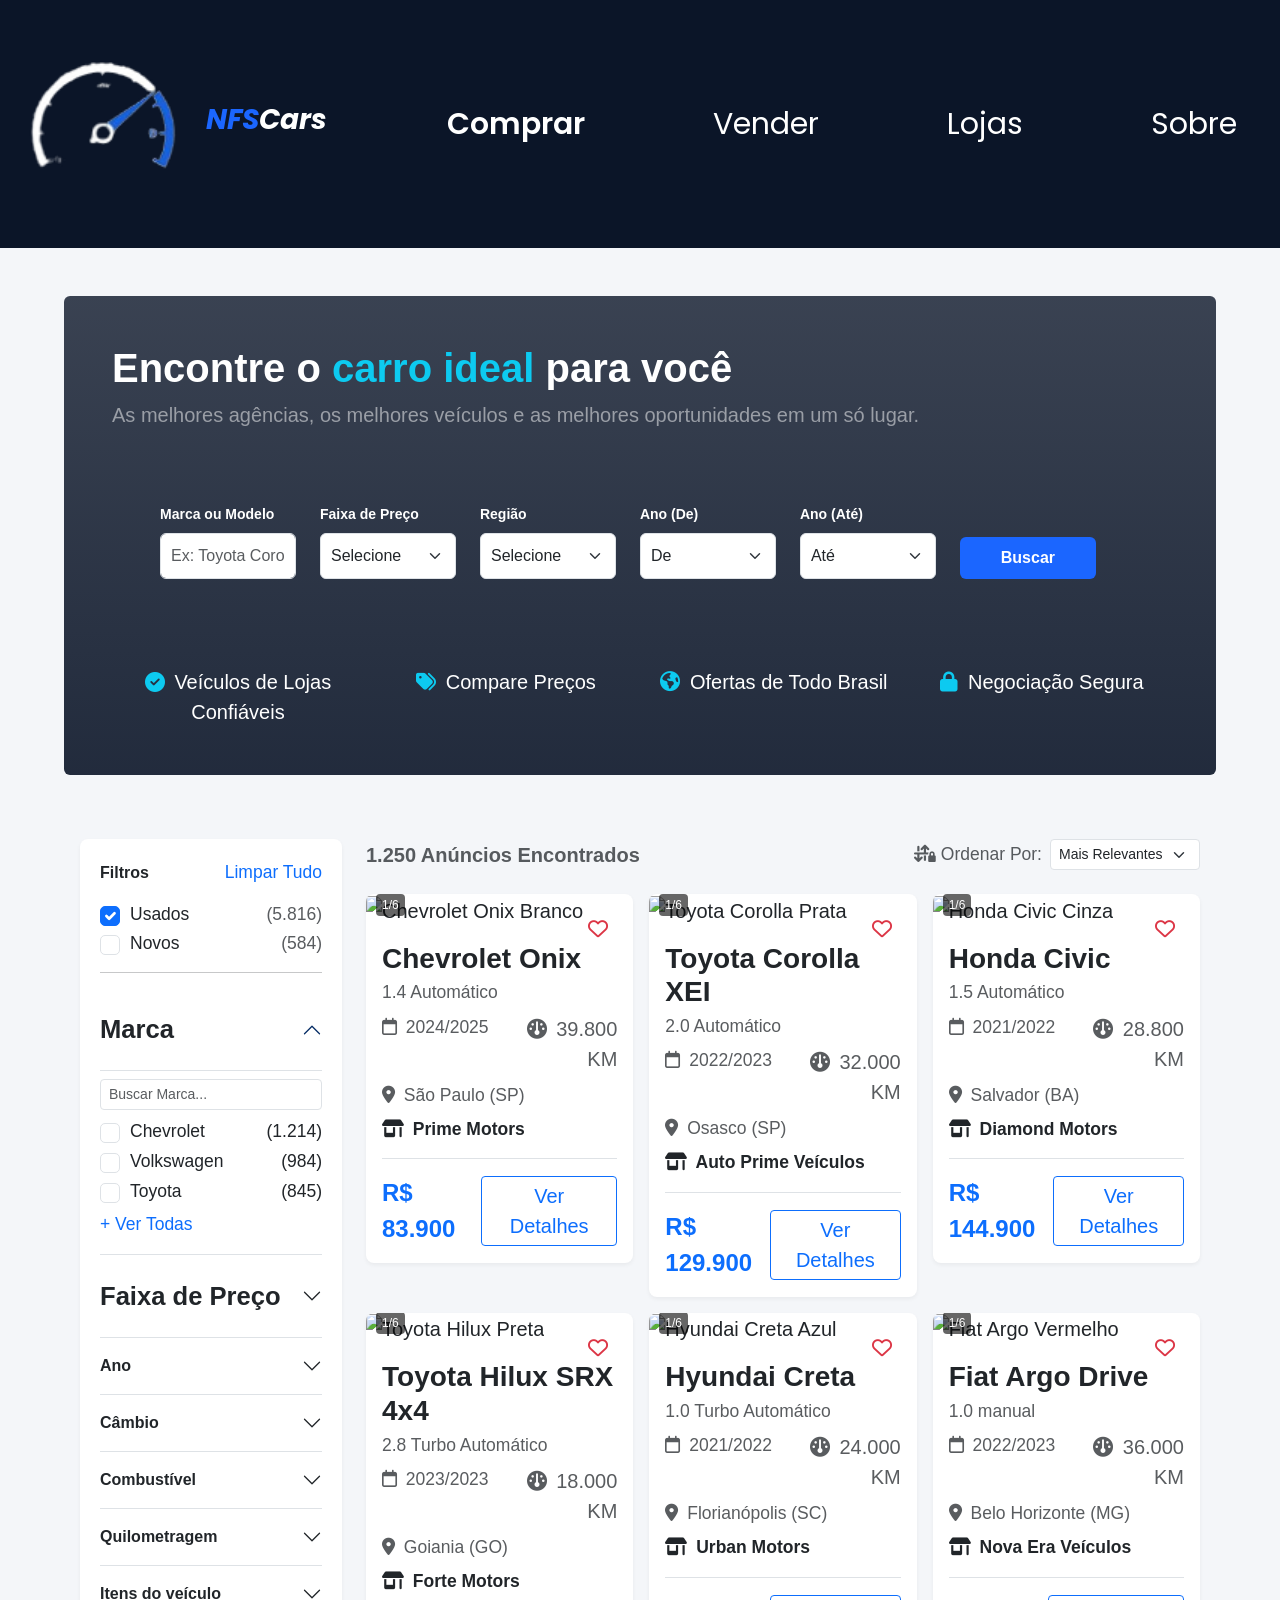
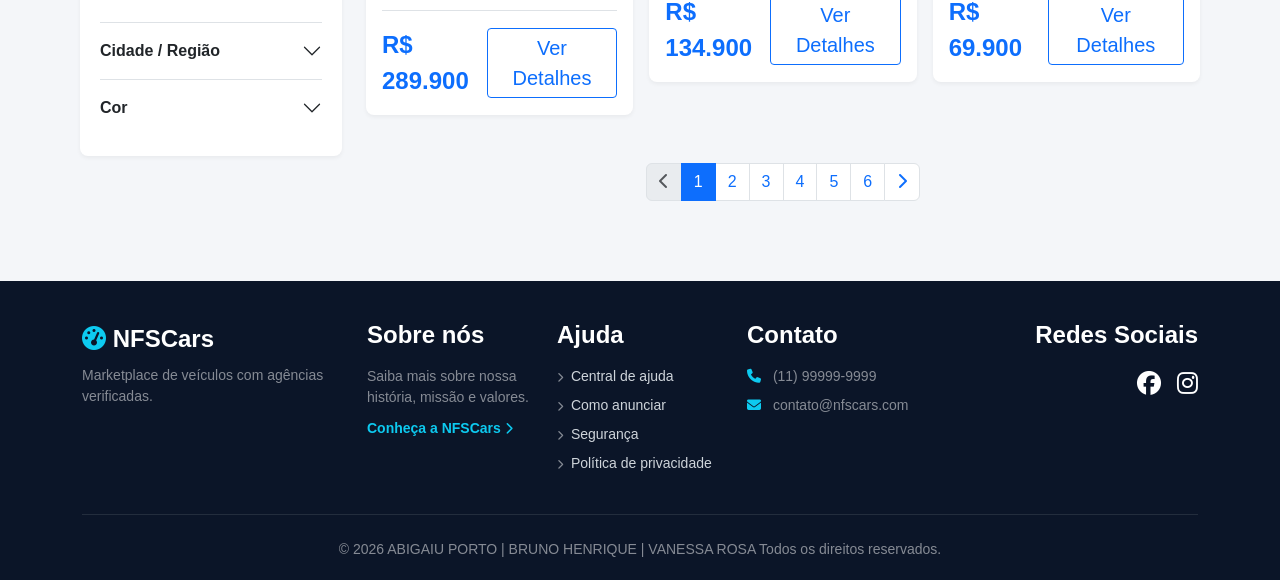
==== index.html @ f3c2c46b "Projeto inicial: marketplace de veiculos NFSCars" ====
﻿<!DOCTYPE html>
<html lang="pt-BR">

<head>
    <meta charset="UTF-8">
    <meta name="viewport" content="width=device-width, initial-scale=1.0">
    <title>NFSCars - Marketplace de Veículos</title>
    <!-- Bootstrap CSS v5.3 -->
    <link href="bootstrap/css/bootstrap.min.css" rel="stylesheet">
    <!-- Font Awesome para ícones -->
    <link rel="stylesheet" href="https://cdnjs.cloudflare.com/ajax/libs/font-awesome/6.4.2/css/all.min.css">
    <link rel="stylesheet" href="styles/meu.css">

</head>

<body>

    <!-- HEADER / NAVBAR -->
    <header>
        <nav class="navbar navbar-expand-lg navbar-dark navbar-custom py-3" aria-label="Navegação Principal">
            <div class="">
                <a class="navbar-brand d-flex align-items-center fw-bold fs-3 text-white" href="index.html">
                    <img src="img/Logo.png" alt="">
                    <h2> <span>NFS</span>Cars</h2>
                </a>
            </div>

            <button class="navbar-toggler" type="button" data-bs-toggle="collapse" data-bs-target="#navbarNav"
                aria-controls="navbarNav" aria-expanded="false" aria-label="Alternar navegação">
                <span class="navbar-toggler-icon"></span>
            </button>

            <div class="collapse navbar-collapse justify-content-md-end mx-5" id="navbarNav">
                <ul class="navbar-nav mb-2 mb-lg-0 gap-3">
                    <li class="nav-item"><a class="nav-link active fw-semibold mx-5" href="index.html">Comprar</a></li>
                    <li class="nav-item"><a class="nav-link text-white mx-5" href="cadastroVeiculo.html">Vender</a></li>
                    <li class="nav-item"><a class="nav-link text-white mx-5" href="lojista.html">Lojas</a></li>
                    <li class="nav-item"><a class="nav-link text-white mx-5" href="sobre.html">Sobre</a></li>
                </ul>

                <div class="d-flex align-items-center gap-3">
                    <a href="login.html" class="text-white fs-5" aria-label="Meus Favoritos"><i
                            class="fa-regular fa-heart"></i></a>
                    <a href="login.html" class="btn btn-outline-light px-4 pill d-flex align-items-center gap-2 fs-5">
                        <i class="fa-regular fa-user"></i> Entrar
                    </a>
                </div>
            </div>
        </nav>
    </header>

    <!-- BUSCA PRINCIPAL -->
    <main>
        <section class="busca-inicial mx-auto mt-5 rounded-2" aria-label="Busca rápida de veículos">
            <div>
                <h1 class="fw-bold mb-2">Encontre o <span class="text-info">carro ideal</span> para você</h1>
                <p class="text-white-50 mb-4 fs-5">As melhores agências, os melhores veículos e as melhores
                    oportunidades em um só lugar.</p>

                <form class="p-5 rounded-3 text-dark row w-100" id="form-inicio">
                    <div class="col-12 col-md-2">
                        <label for="buscaMarca" class="form-label fw-bold text-muted small">Marca ou Modelo</label>
                        <input type="text" id="buscaMarca" class="form-control" placeholder="Ex: Toyota Corolla">
                    </div>
                    <div class="col-12 col-md-2">
                        <label for="buscaPreco" class="form-label fw-semibold text-muted small">Faixa de Preço</label>
                        <select id="buscaPreco" class="form-select">
                            <option selected>Selecione</option>
                            <option value="1">Até R$ 50.000</option>
                            <option value="2">R$ 50.000 a R$ 100.000</option>
                        </select>
                    </div>
                    <div class="col-12 col-md-2">
                        <label for="buscaRegiao" class="form-label fw-semibold text-muted small">Região</label>
                        <select id="buscaRegiao" class="form-select">
                            <option selected>Selecione</option>
                            <option value="SP">São Paulo</option>
                            <option value="RJ">Rio de Janeiro</option>
                        </select>
                    </div>
                    <div class="col-6 col-md-3 col-lg-2">
                        <label for="buscaAnoDe" class="form-label fw-semibold text-muted small">Ano (De)</label>
                        <select id="buscaAnoDe" class="form-select">
                            <option selected>De</option>
                            <option>2020</option>
                        </select>
                    </div>
                    <div class="col-6 col-md-3 col-lg-2">
                        <label for="buscaAnoAte" class="form-label fw-semibold text-muted small">Ano (Até)</label>
                        <select id="buscaAnoAte" class="form-select">
                            <option selected>Até</option>
                            <option>2026</option>
                        </select>
                    </div>
                    <div class="col-12 col-md-2 d-flex align-items-end ">
                        <button type="submit" class="btn btn-search w-100 py-2">Buscar</button>
                    </div>
                </form>

                <div class="row mt-4 text-center justify-content-center g-3 text-white">
                    <div class="col-6 col-md-3 fs-5"><i class="fa-solid fa-circle-check text-info me-1"></i> Veículos de
                        Lojas Confiáveis</div>
                    <div class="col-6 col-md-3 fs-5"><i class="fa-solid fa-tags text-info me-1"></i> Compare Preços
                    </div>
                    <div class="col-6 col-md-3 fs-5"><i class="fa-solid fa-earth-americas text-info me-1"></i> Ofertas
                        de
                        Todo Brasil</div>
                    <div class="col-6 col-md-3 fs-5"><i class="fa-solid fa-lock text-info me-1"></i> Negociação Segura
                    </div>
                </div>
            </div>
        </section>

        <div class="p-3 mx-auto my-5 anuncios">
            <div class="row g-4">

                <!-- Sidebar de Filtros -->
                <aside class="col-12 col-lg-3 fs-5" aria-label="Filtros de busca">
                    <div class="filter-sidebar">
                        <div class="d-flex justify-content-between align-items-center mb-3">
                            <h5 class="fw-bold m-0 fs-6">Filtros</h5>
                            <a href="index.html" class="text-decoration-none small text-primary">Limpar Tudo</a>
                        </div>

                        <div class="mb-3">
                            <div class="form-check">
                                <input class="form-check-input" type="checkbox" id="checkUsados" checked>
                                <label class="form-check-label d-flex justify-content-between small" for="checkUsados">
                                    <span>Usados</span> <span class="text-muted">(5.816)</span>
                                </label>
                            </div>
                            <div class="form-check">
                                <input class="form-check-input" type="checkbox" id="checkNovos">
                                <label class="form-check-label d-flex justify-content-between small" for="checkNovos">
                                    <span>Novos</span> <span class="text-muted">(584)</span>
                                </label>
                            </div>
                        </div>
                        <hr>

                        <div class="accordion accordion-flush" id="accordionFiltros">

                            <div class="accordion-item">
                                <h2 class="accordion-header">
                                    <button class="accordion-button px-0 fw-semibold bg-white text-dark small"
                                        type="button" data-bs-toggle="collapse" data-bs-target="#filterMarca">
                                        Marca
                                    </button>
                                </h2>
                                <div id="filterMarca" class="accordion-collapse collapse show">
                                    <div class="accordion-body px-0 pt-2">
                                        <input type="text" class="form-control form-control-sm mb-2"
                                            placeholder="Buscar Marca...">
                                        <div class="form-check mb-1">
                                            <input class="form-check-input" type="checkbox" id="marca1">
                                            <label class="form-check-label small d-flex justify-content-between"
                                                for="marca1">Chevrolet <span>(1.214)</span></label>
                                        </div>
                                        <div class="form-check mb-1">
                                            <input class="form-check-input" type="checkbox" id="marca2">
                                            <label class="form-check-label small d-flex justify-content-between"
                                                for="marca2">Volkswagen <span>(984)</span></label>
                                        </div>
                                        <div class="form-check mb-1">
                                            <input class="form-check-input" type="checkbox" id="marca3">
                                            <label class="form-check-label small d-flex justify-content-between"
                                                for="marca3">Toyota <span>(845)</span></label>
                                        </div>
                                        <a href="lojista.html" class="small text-primary text-decoration-none">+ Ver Todas</a>
                                    </div>
                                </div>
                            </div>

                            <div class="accordion-item">
                                <h2 class="accordion-header">
                                    <button class="accordion-button collapsed px-0 fw-semibold bg-white text-dark small"
                                        type="button" data-bs-toggle="collapse" data-bs-target="#filterPreco">
                                        Faixa de Preço
                                    </button>
                                </h2>
                                <div id="filterPreco" class="accordion-collapse collapse">
                                    <div class="accordion-body px-0 pt-2">
                                        <input type="range" class="form-range" min="19900" max="299900" id="rangePreco">
                                        <div class="d-flex justify-content-between small text-muted">
                                            <span>R$19.900</span>
                                            <span>R$299.900</span>
                                        </div>
                                    </div>
                                </div>
                            </div>

                            <div class="accordion-item">
                                <button class="accordion-button collapsed px-0 fw-semibold bg-white text-dark small"
                                    type="button" data-bs-toggle="collapse" data-bs-target="#filterAno">Ano</button>
                                <div id="filterAno" class="accordion-collapse collapse">
                                    <div class="accordion-body px-0 small">Filtros de Ano...</div>
                                </div>
                            </div>
                            <div class="accordion-item">
                                <button class="accordion-button collapsed px-0 fw-semibold bg-white text-dark small"
                                    type="button" data-bs-toggle="collapse"
                                    data-bs-target="#filterCambio">Câmbio</button>
                                <div id="filterCambio" class="accordion-collapse collapse">
                                    <div class="accordion-body px-0 small">Automático / Manual...</div>
                                </div>
                            </div>
                            <div class="accordion-item">
                                <button class="accordion-button collapsed px-0 fw-semibold bg-white text-dark small"
                                    type="button" data-bs-toggle="collapse"
                                    data-bs-target="#filterCombustivel">Combustível</button>
                                <div id="filterCombustivel" class="accordion-collapse collapse">
                                    <div class="accordion-body px-0 small">Flex, Diesel, Gasolina...</div>
                                </div>
                            </div>
                            <div class="accordion-item">
                                <button class="accordion-button collapsed px-0 fw-semibold bg-white text-dark small"
                                    type="button" data-bs-toggle="collapse"
                                    data-bs-target="#filterQuilometragem">Quilometragem</button>
                                <div id="filterQuilometragem" class="accordion-collapse collapse">
                                    <div class="accordion-body px-0 small">Selecione</div>
                                </div>
                            </div>
                            <div class="accordion-item">
                                <button class="accordion-button collapsed px-0 fw-semibold bg-white text-dark small"
                                    type="button" data-bs-toggle="collapse" data-bs-target="#filterItens">Itens do
                                    veículo</button>
                                <div id="filterItens" class="accordion-collapse collapse">
                                    <div class="accordion-body px-0 small">Selecione</div>
                                </div>
                            </div>
                            <div class="accordion-item">
                                <button class="accordion-button collapsed px-0 fw-semibold bg-white text-dark small"
                                    type="button" data-bs-toggle="collapse" data-bs-target="#filterRegião">Cidade /
                                    Região</button>
                                <div id="filterRegião" class="accordion-collapse collapse">
                                    <div class="accordion-body px-0 small">Selecione</div>
                                </div>
                            </div>
                            <div class="accordion-item">
                                <button class="accordion-button collapsed px-0 fw-semibold bg-white text-dark small"
                                    type="button" data-bs-toggle="collapse" data-bs-target="#filterCor">Cor</button>
                                <div id="filterCor" class="accordion-collapse collapse">
                                    <div class="accordion-body px-0 small">Selecione</div>
                                </div>
                            </div>
                        </div>

                    </div>
                </aside>

                <section class="col-12 col-lg-9 fs-5" aria-label="Resultados da busca">
                    <div class="d-flex justify-content-between align-items-center mb-4">
                        <span class="fw-semibold text-muted">1.250 Anúncios Encontrados</span>
                        <div class="d-flex align-items-center gap-2">
                            <label for="ordenarPor" class="text-nowrap small text-muted"><i
                                    class="fa-solid fa-arrow-down-up-lock"></i> Ordenar Por:</label>
                            <select id="ordenarPor" class="form-select form-select-sm" style="width: auto;">
                                <option selected>Mais Relevantes</option>
                                <option>Menor Preço</option>
                                <option>Maior Preço</option>
                            </select>
                        </div>
                    </div>
                    <div class="row g-3">

                        <div class="col-12 col-md-4">
                            <article class="car-card">
                                <div class="position-relative">
                                    <span class="favorite-icon"><i class="fa-regular fa-heart"></i></span>
                                    <img src="https://placehold.co/400x250/ccc/333?text=Chevrolet+Onix"
                                        class="img-fluid w-100" alt="Chevrolet Onix Branco">
                                    <span class="img-badge fs-7">1/6</span>
                                </div>
                                <div class="p-3">
                                    <h3 class="fw-bold mb-1 text-dark">Chevrolet Onix</h3>
                                    <p class="text-muted small mb-2">1.4 Automático</p>
                                    <div class="row text-muted small g-2 mb-3">
                                        <div class="col-6"><i class="fa-regular fa-calendar me-1"></i> 2024/2025</div>
                                        <div class="col-6 text-end fs-5"><i class="fa-solid fa-gauge me-1"></i> 39.800
                                            KM
                                        </div>
                                        <div class="col-12"><i class="fa-solid fa-location-dot me-1"></i> São Paulo (SP)
                                        </div>
                                        <div class="col-12 fw-semibold text-dark"><i class="fa-solid fa-shop me-1"></i>
                                            Prime Motors</div>
                                    </div>
                                    <div class="d-flex justify-content-between align-items-center border-top pt-3">
                                        <span class="preco fw-bold text-primary">R$ 83.900</span>
                                        <a href="visualizacao.html" class="btn btn-sm btn-outline-primary px-3 fs-5">Ver Detalhes</a>
                                    </div>
                                </div>
                            </article>
                        </div>

                        <div class="col-12 col-md-4">
                            <article class="car-card">
                                <div class="position-relative">
                                    <span class="favorite-icon"><i class="fa-regular fa-heart"></i></span>
                                    <img src="https://placehold.co/400x250/bbb/333?text=Toyota+Corolla"
                                        class="img-fluid w-100" alt="Toyota Corolla Prata">
                                    <span class="img-badge fs-7">1/6</span>
                                </div>
                                <div class="p-3">
                                    <h3 class="fw-bold mb-1 text-dark">Toyota Corolla XEI</h3>
                                    <p class="text-muted small mb-2">2.0 Automático</p>
                                    <div class="row text-muted small g-2 mb-3">
                                        <div class="col-6"><i class="fa-regular fa-calendar me-1"></i> 2022/2023</div>
                                        <div class="col-6 text-end fs-5"><i class="fa-solid fa-gauge me-1"></i> 32.000
                                            KM
                                        </div>
                                        <div class="col-12"><i class="fa-solid fa-location-dot me-1"></i> Osasco (SP)
                                        </div>
                                        <div class="col-12 fw-semibold text-dark"><i class="fa-solid fa-shop me-1"></i>
                                            Auto Prime Veículos</div>
                                    </div>
                                    <div class="d-flex justify-content-between align-items-center border-top pt-3">
                                        <span class="preco fw-bold text-primary">R$ 129.900</span>
                                        <a href="visualizacao.html" class="btn btn-sm btn-outline-primary px-3 fs-5">Ver Detalhes</a>
                                    </div>
                                </div>
                            </article>
                        </div>

                        <div class="col-12 col-md-4">
                            <article class="car-card">
                                <div class="position-relative">
                                    <span class="favorite-icon"><i class="fa-regular fa-heart"></i></span>
                                    <img src="https://placehold.co/400x250/aaa/333?text=Honda+Civic"
                                        class="img-fluid w-100" alt="Honda Civic Cinza">
                                    <span class="img-badge fs-7">1/6</span>
                                </div>
                                <div class="p-3">
                                    <h3 class="fw-bold mb-1 text-dark">Honda Civic</h3>
                                    <p class="text-muted small mb-2">1.5 Automático</p>
                                    <div class="row text-muted small g-2 mb-3">
                                        <div class="col-6"><i class="fa-regular fa-calendar me-1"></i> 2021/2022</div>
                                        <div class="col-6 text-end fs-5"><i class="fa-solid fa-gauge me-1"></i> 28.800
                                            KM
                                        </div>
                                        <div class="col-12"><i class="fa-solid fa-location-dot me-1"></i> Salvador (BA)
                                        </div>
                                        <div class="col-12 fw-semibold text-dark"><i class="fa-solid fa-shop me-1"></i>
                                            Diamond Motors</div>
                                    </div>
                                    <div class="d-flex justify-content-between align-items-center border-top pt-3">
                                        <span class="preco fw-bold text-primary">R$ 144.900</span>
                                        <a href="visualizacao.html" class="btn btn-sm btn-outline-primary px-3 fs-5">Ver Detalhes</a>
                                    </div>
                                </div>
                            </article>
                        </div>

                        <div class="col-12 col-md-4">
                            <article class="car-card">
                                <div class="position-relative">
                                    <span class="favorite-icon"><i class="fa-regular fa-heart"></i></span>
                                    <img src="https://placehold.co/400x250/999/333?text=Toyota+Hilux"
                                        class="img-fluid w-100" alt="Toyota Hilux Preta">
                                    <span class="img-badge fs-7">1/6</span>
                                </div>
                                <div class="p-3">
                                    <h3 class="fw-bold mb-1 text-dark">Toyota Hilux SRX 4x4</h3>
                                    <p class="text-muted small mb-2">2.8 Turbo Automático</p>
                                    <div class="row text-muted small g-2 mb-3">
                                        <div class="col-6"><i class="fa-regular fa-calendar me-1"></i> 2023/2023</div>
                                        <div class="col-6 text-end fs-5"><i class="fa-solid fa-gauge me-1"></i> 18.000
                                            KM
                                        </div>
                                        <div class="col-12"><i class="fa-solid fa-location-dot me-1"></i> Goiania (GO)
                                        </div>
                                        <div class="col-12 fw-semibold text-dark"><i class="fa-solid fa-shop me-1"></i>
                                            Forte Motors</div>
                                    </div>
                                    <div class="d-flex justify-content-between align-items-center border-top pt-3">
                                        <span class="preco fw-bold text-primary">R$ 289.900</span>
                                        <a href="visualizacao.html" class="btn btn-sm btn-outline-primary px-3 fs-5">Ver Detalhes</a>
                                    </div>
                                </div>
                            </article>
                        </div>

                        <div class="col-12 col-md-4">
                            <article class="car-card">
                                <div class="position-relative">
                                    <span class="favorite-icon"><i class="fa-regular fa-heart"></i></span>
                                    <img src="https://placehold.co/400x250/888/333?text=Hyundai+Creta"
                                        class="img-fluid w-100" alt="Hyundai Creta Azul">
                                    <span class="img-badge fs-7">1/6</span>
                                </div>
                                <div class="p-3">
                                    <h3 class="fw-bold mb-1 text-dark">Hyundai Creta</h3>
                                    <p class="text-muted small mb-2">1.0 Turbo Automático</p>
                                    <div class="row text-muted small g-2 mb-3">
                                        <div class="col-6"><i class="fa-regular fa-calendar me-1"></i> 2021/2022</div>
                                        <div class="col-6 text-end fs-5"><i class="fa-solid fa-gauge me-1"></i> 24.000
                                            KM
                                        </div>
                                        <div class="col-12"><i class="fa-solid fa-location-dot me-1"></i> Florianópolis
                                            (SC)</div>
                                        <div class="col-12 fw-semibold text-dark"><i class="fa-solid fa-shop me-1"></i>
                                            Urban Motors</div>
                                    </div>
                                    <div class="d-flex justify-content-between align-items-center border-top pt-3">
                                        <span class="preco fw-bold text-primary">R$ 134.900</span>
                                        <a href="visualizacao.html" class="btn btn-sm btn-outline-primary px-3 fs-5">Ver Detalhes</a>
                                    </div>
                                </div>
                            </article>
                        </div>

                        <div class="col-12 col-md-4">
                            <article class="car-card">
                                <div class="position-relative">
                                    <span class="favorite-icon"><i class="fa-regular fa-heart"></i></span>
                                    <img src="https://placehold.co/400x250/777/333?text=Fiat+Argo"
                                        class="img-fluid w-100" alt="Fiat Argo Vermelho">
                                    <span class="img-badge fs-7">1/6</span>
                                </div>
                                <div class="p-3">
                                    <h3 class="fw-bold mb-1 text-dark">Fiat Argo Drive</h3>
                                    <p class="text-muted small mb-2">1.0 manual</p>
                                    <div class="row text-muted small g-2 mb-3">
                                        <div class="col-6"><i class="fa-regular fa-calendar me-1"></i> 2022/2023</div>
                                        <div class="col-6 text-end fs-5"><i class="fa-solid fa-gauge me-1"></i> 36.000
                                            KM
                                        </div>
                                        <div class="col-12"><i class="fa-solid fa-location-dot me-1"></i> Belo Horizonte
                                            (MG)</div>
                                        <div class="col-12 fw-semibold text-dark"><i class="fa-solid fa-shop me-1"></i>
                                            Nova Era Veículos</div>
                                    </div>
                                    <div class="d-flex justify-content-between align-items-center border-top pt-3">
                                        <span class="preco fw-bold text-primary">R$ 69.900</span>
                                        <a href="visualizacao.html" class="btn btn-sm btn-outline-primary px-3 fs-5">Ver Detalhes</a>
                                    </div>
                                </div>
                            </article>
                        </div>
                    </div>

                    <nav class="mt-5" aria-label="Navegação de páginas de resultados">
                        <ul class="pagination justify-content-center">
                            <li class="page-item disabled"><a class="page-line page-link" href="#" tabindex="-1"><i
                                        class="fa-solid fa-chevron-left"></i></a></li>
                            <li class="page-item active"><a class="page-link" href="#">1</a></li>
                            <li class="page-item"><a class="page-link" href="#">2</a></li>
                            <li class="page-item"><a class="page-link" href="#">3</a></li>
                            <li class="page-item"><a class="page-link" href="#">4</a></li>
                            <li class="page-item"><a class="page-link" href="#">5</a></li>
                            <li class="page-item"><a class="page-link" href="#">6</a></li>
                            <li class="page-item"><a class="page-link" href="#"><i
                                        class="fa-solid fa-chevron-right"></i></a></li>
                        </ul>
                    </nav>
                </section>

            </div>
        </div>
    </main>

    <!-- Footer padrao -->
    <footer class="mt-5">
        <div class="container">
            <div class="row g-4">

                <div class="col-12 col-md-3">
                    <span class="fw-bold fs-4 text-white d-block mb-2"><i class="fa-solid fa-gauge-high text-info"></i>
                        NFSCars</span>
                    <p class="text-white-50 small">Marketplace de veículos com agências verificadas.</p>
                </div>

                <div class="col-6 col-md-2">
                    <h4 class="fw-bold text-white mb-3">Sobre nós</h4>
                    <p class="text-white-50 small mb-2">Saiba mais sobre nossa história, missão e valores.</p>
                    <a href="sobre.html" class="text-info small fw-semibold">Conheça a NFSCars <i
                            class="fa-solid fa-chevron-right small"></i></a>
                </div>

                <div class="col-6 col-md-2">
                    <h4 class="fw-bold text-white mb-3">Ajuda</h4>
                    <ul class="list-unstyled small d-flex flex-column gap-2">
                        <li><a href="sobre.html"><i class="fa-solid fa-chevron-right me-1 text-white-50"
                                    style="font-size:10px;"></i> Central de ajuda</a></li>
                        <li><a href="cadastroVeiculo.html"><i class="fa-solid fa-chevron-right me-1 text-white-50"
                                    style="font-size:10px;"></i> Como anunciar</a></li>
                        <li><a href="admin.html"><i class="fa-solid fa-chevron-right me-1 text-white-50"
                                    style="font-size:10px;"></i> Segurança</a></li>
                        <li><a href="sobre.html"><i class="fa-solid fa-chevron-right me-1 text-white-50"
                                    style="font-size:10px;"></i> Política de privacidade</a></li>
                    </ul>
                </div>

                <div class="col-12 col-md-3">
                    <h4 class="fw-bold text-white mb-3">Contato</h4>
                    <p class="text-white-50 small mb-2"><i class="fa-solid fa-phone me-2 text-info"></i> (11) 99999-9999
                    </p>
                    <p class="text-white-50 small"><i class="fa-solid fa-envelope me-2 text-info"></i>
                        contato@nfscars.com</p>
                </div>

                <div class="col-12 col-md-2 text-md-end">
                    <h4 class="fw-bold text-white mb-3">Redes Sociais</h4>
                    <div class="d-flex gap-3 justify-content-md-end">
                        <a href="index.html" class="text-white fs-4" aria-label="Facebook"><i
                                class="fa-brands fa-facebook"></i></a>
                        <a href="index.html" class="text-white fs-4" aria-label="Instagram"><i
                                class="fa-brands fa-instagram"></i></a>
                    </div>
                </div>
            </div>
            <hr class="border-secondary my-4">
            <div class="text-center text-white-50 small">
                © 2026 ABIGAIU PORTO | BRUNO HENRIQUE | VANESSA ROSA Todos os direitos reservados.
            </div>
        </div>
    </footer>

    <script src="bootstrap/js/bootstrap.bundle.min.js"></script>
</body>

</html>
---- styles/meu.css ----
@charset "UTF-8";
@import url('https://fonts.googleapis.com/css2?family=Poppins:ital,wght@0,100;0,200;0,300;0,400;0,500;0,600;0,700;0,800;0,900;1,100;1,200;1,300;1,400;1,500;1,600;1,700;1,800;1,900&display=swap');

* {
    margin: 0;
    padding: 0;
    box-sizing: border-box;
}

/* Cores personalizadas baseadas no layout do NFSCars */
:root {
    --bg-dark-blue: #0b1528;
    --btn-blue: #1b66ff;
    --text-gray: #7a828a;
}

body {
    background-color: #f4f6f9;
    font-family: Arial, sans-serif;
}

.navbar-custom {
    background-color: var(--bg-dark-blue);
    font-family: 'poppins';
}

.navbar-brand {
    h2 {
        font-size: 1em !important;
        font-weight: bold;
        font-style: italic;
    }

    img {
        margin: 1em !important;
        width: 150px;
        height: 150px;
    }

    span {
        color: var(--btn-blue) !important;
    }
}

.navbar-nav {
    font-size: 30px;
    font-family: 'poppins';
}

.busca-inicial {
    width: 90%;
    background: linear-gradient(rgba(11, 21, 40, 0.8), rgba(11, 21, 40, 0.9)), url('https://placehold.co/1920x600/') no-repeat center;
    background-size: cover;
    padding: 3em;
    color: #ffffff;

    label {
        color: white !important;
    }
}

.btn-search {
    background-color: var(--btn-blue);
    color: white;
    font-weight: bold;
}

.btn-search:hover {
    background-color: #004bd6;
    color: white;
}

.filter-sidebar {
    background-color: #ffffff;
    border-radius: 8px;
    padding: 20px;
    box-shadow: 0 2px 4px rgba(0, 0, 0, 0.05);
}

.car-card {
    background-color: #ffffff;
    border-radius: 8px;
    overflow: hidden;
    box-shadow: 0 2px 4px rgba(0, 0, 0, 0.05);
    transition: transform 0.2s;
    position: relative;
}

#form-inicio {
    select, input, button {
        font-size: 1em !important;
        padding: 10px;
    }
}

.anuncios {
    width: 90%;
}

.favorite-icon {
    position: absolute;
    top: 15px;
    right: 15px;
    background: rgba(255, 255, 255, 0.8);
    border-radius: 50%;
    padding: 5px 10px;
    color: #dc3545;
    cursor: pointer;
    z-index: 10;
}

.img-badge {
    position: absolute;
    bottom: 10px;
    left: 10px;
    background: rgba(0, 0, 0, 0.6);
    color: white;
    font-size: 12px;
    padding: 2px 6px;
    border-radius: 4px;
}

footer {
    background-color: var(--bg-dark-blue);
    color: #ffffff;
    padding: 40px 0 20px 0;
    font-size: 1em;
}

footer a {
    color: #ced4da;
    text-decoration: none;
}

footer a:hover {
    color: #ffffff;
}

.bg-custom-dark {
    background-color: var(--bg-dark-blue);
}

.nav-link-custom {
    color: #ffffff;
    font-weight: 600;
    text-decoration: none;
}

.nav-link-custom:hover,
.nav-link-custom:focus {
    color: var(--btn-blue);
    text-decoration: none;
}

.brand-highlight {
    color: var(--btn-blue);
}

.brand-logo {
    display: inline-block;
    width: 46px;
    height: 46px;
    object-fit: contain;
}

.btn-navbar-heart {
    border-color: rgba(255, 255, 255, 0.2);
}

.footer-heading {
    color: #ffffff;
    font-size: 1.1rem;
    font-weight: 600;
}

.login-container {
    background-color: #ffffff;
    border-radius: 12px;
    box-shadow: 0 4px 12px rgba(0, 0, 0, 0.05);
    padding: 50px;
    max-width: 700px;
    margin: 50px auto;
}

.login-container,
.cadastro-container {
    background-color: #ffffff;
    border-radius: 12px;
    box-shadow: 0 4px 12px rgba(0, 0, 0, 0.05);
}

.login-container {
    padding: 50px;
    max-width: 700px;
    margin: 50px auto;
}

.cadastro-container {
    padding: 50px;
    max-width: 760px;
    margin: 50px auto;
}

.form-control:focus,
.form-select:focus {
    border-color: var(--btn-blue);
    box-shadow: 0 0 0 0.25rem rgba(27, 102, 255, 0.2);
}

.btn-brand-blue {
    background-color: var(--btn-blue);
    color: #ffffff;
    border: none;
    padding: 0.75rem 1rem;
    font-weight: 600;
}

.btn-brand-blue:hover,
.btn-brand-blue:focus {
    background-color: #004bd6;
    color: #ffffff;
}

.btn-social {
    border: 1px solid #dee2e6;
    background-color: #ffffff;
    font-weight: 500;
    padding: 10px 20px;
    border-radius: 8px;
    color: #4b5563;
    display: inline-flex;
    align-items: center;
    gap: 8px;
    text-decoration: none;
}

.btn-social:hover,
.btn-social:focus {
    background-color: #f8f9fa;
    color: #1f2937;
}

.admin-body {
    background: #f0f2f5;
    overflow-x: hidden;
}

:root {
    --topbar-h: 62px;
    --sidebar-w: 168px;
}

.adm-topbar {
    position: fixed;
    top: 0;
    left: 0;
    right: 0;
    height: var(--topbar-h);
    background: #0b111e;
    display: flex;
    align-items: center;
    padding: 0 1.5rem;
    z-index: 300;
    gap: 2rem;
}

.adm-brand {
    display: flex;
    align-items: center;
    gap: 10px;
    text-decoration: none;
    flex-shrink: 0;
}

.adm-brand .brand-icon {
    width: 36px;
    height: 36px;
    background: #1e3a5f;
    border-radius: 50%;
    display: flex;
    align-items: center;
    justify-content: center;
    color: #3b82f6;
    font-size: 1.1rem;
}

.adm-brand-name {
    font-size: 1.4rem;
    font-weight: 800;
    color: #fff;
    letter-spacing: -0.5px;
}

.adm-brand-name span {
    color: #3b82f6;
}

.adm-topnav {
    display: flex;
    gap: 0.5rem;
    flex: 1;
    justify-content: center;
}

.adm-topnav a {
    color: #e2e8f0;
    text-decoration: none;
    font-size: 1rem;
    font-weight: 600;
    padding: 0.4rem 1rem;
    border-radius: 6px;
    transition: background 0.15s;
}

.adm-topnav a:hover {
    background: rgba(255, 255, 255, 0.08);
    color: #fff;
}

.btn-sair {
    display: flex;
    align-items: center;
    gap: 6px;
    color: #cbd5e1;
    background: none;
    border: none;
    font-size: 0.95rem;
    font-weight: 600;
    cursor: pointer;
    flex-shrink: 0;
}

.btn-sair:hover {
    color: #fff;
}

.adm-sidebar {
    position: fixed;
    top: var(--topbar-h);
    left: 0;
    bottom: 0;
    width: var(--sidebar-w);
    background: #0b111e;
    display: flex;
    flex-direction: column;
    z-index: 200;
    overflow-y: auto;
}

.sidebar-header {
    padding: 1rem 1rem 0.6rem;
    display: flex;
    align-items: center;
    gap: 8px;
    color: #94a3b8;
    font-size: 0.85rem;
    font-weight: 600;
}

.sidebar-divider {
    border: none;
    border-top: 1px solid rgba(255, 255, 255, 0.07);
    margin: 0;
}

.adm-nav {
    list-style: none;
    padding: 0.5rem 0;
    margin: 0;
    flex: 1;
}

.adm-nav li a {
    display: flex;
    align-items: center;
    gap: 9px;
    padding: 0.5rem 1rem;
    color: #94a3b8;
    text-decoration: none;
    font-size: 0.83rem;
    font-weight: 500;
    border-left: 3px solid transparent;
    transition: background 0.15s, color 0.15s;
}

.adm-nav li a:hover {
    background: rgba(255, 255, 255, 0.05);
    color: #e2e8f0;
}

.adm-nav li a.active {
    background: #1e3a5f;
    color: #fff;
    border-left-color: #3b82f6;
}

.adm-nav li a i {
    width: 16px;
    text-align: center;
    font-size: 0.9rem;
}

.adm-nav li a .chevron {
    margin-left: auto;
    font-size: 0.7rem;
}

.adm-nav .sub-item a {
    padding-left: 2.2rem;
    font-size: 0.8rem;
    color: #64748b;
    border-left: 3px solid transparent;
}

.adm-nav .sub-item a:hover {
    color: #94a3b8;
}

.adm-sidebar-footer {
    padding: 0.85rem 1rem;
    border-top: 1px solid rgba(255, 255, 255, 0.07);
    display: flex;
    align-items: center;
    gap: 10px;
    cursor: pointer;
}

.adm-avatar {
    width: 32px;
    height: 32px;
    border-radius: 50%;
    background: #3b82f6;
    display: flex;
    align-items: center;
    justify-content: center;
    color: #fff;
    font-size: 0.7rem;
    font-weight: 700;
    flex-shrink: 0;
}

.adm-sidebar-footer span {
    color: #94a3b8;
    font-size: 0.82rem;
    flex: 1;
}

.adm-sidebar-footer i {
    color: #475569;
    font-size: 0.75rem;
}

.adm-content {
    margin-left: var(--sidebar-w);
    margin-top: var(--topbar-h);
    padding: 1.5rem;
    min-height: calc(100vh - var(--topbar-h));
}

.kpi-card {
    background: #fff;
    border-radius: 10px;
    padding: 1rem 1.1rem;
    box-shadow: 0 1px 3px rgba(0, 0, 0, 0.07);
    display: flex;
    align-items: center;
    justify-content: space-between;
    gap: 0.75rem;
}

.kpi-left {
    flex: 1;
}

.kpi-label {
    font-size: 0.73rem;
    color: #64748b;
    margin-bottom: 4px;
}

.kpi-value {
    font-size: 1.5rem;
    font-weight: 700;
    color: #0f172a;
    line-height: 1.1;
    margin-bottom: 4px;
}

.kpi-change {
    font-size: 0.71rem;
}

.kpi-change.up {
    color: #16a34a;
}

.kpi-icon-box {
    width: 38px;
    height: 38px;
    border-radius: 9px;
    display: flex;
    align-items: center;
    justify-content: center;
    font-size: 1.05rem;
    flex-shrink: 0;
}

.adm-card {
    background: #fff;
    border-radius: 10px;
    box-shadow: 0 1px 3px rgba(0, 0, 0, 0.07);
    overflow: hidden;
}

.adm-card-header {
    padding: 0.85rem 1.25rem;
    border-bottom: 1px solid #f1f5f9;
    display: flex;
    align-items: center;
    gap: 0.6rem;
}

.adm-card-header h2 {
    font-size: 0.9rem;
    font-weight: 600;
    margin: 0;
}

.adm-table thead th {
    font-size: 0.68rem;
    text-transform: uppercase;
    letter-spacing: 0.06em;
    color: #94a3b8;
    background: #fff;
    font-weight: 600;
    padding: 0.6rem 1rem;
    border-bottom: 1px solid #f1f5f9;
}

.adm-table tbody td {
    font-size: 0.82rem;
    padding: 0.65rem 1rem;
    vertical-align: middle;
    color: #1e293b;
    border-bottom: 1px solid #f8fafc;
}

.adm-table tbody tr:last-child td {
    border-bottom: none;
}

.badge-pendente {
    background: #fef3c7;
    color: #92400e;
    font-size: 0.72rem;
    font-weight: 600;
    padding: 3px 10px;
    border-radius: 20px;
    white-space: nowrap;
}

.act-item {
    display: flex;
    gap: 0.65rem;
    padding: 0.65rem 1.1rem;
    border-bottom: 1px solid #f8fafc;
    align-items: flex-start;
}

.act-item:last-child {
    border-bottom: none;
}

.act-dot {
    width: 30px;
    height: 30px;
    border-radius: 50%;
    display: flex;
    align-items: center;
    justify-content: center;
    font-size: 0.8rem;
    flex-shrink: 0;
    margin-top: 1px;
}

.act-text {
    font-size: 0.78rem;
    color: #1e293b;
    line-height: 1.4;
}

.act-time {
    font-size: 0.7rem;
    color: #94a3b8;
}

.stat-icon-circle {
    width: 40px;
    height: 40px;
}

.brand-logo-admin {
    width: 36px;
    height: 36px;
    object-fit: contain;
}

.page-title-admin {
    font-size: 1.3rem;
    color: #0f172a;
}

.page-subtitle-admin {
    font-size: 0.82rem;
}

.kpi-icon-blue {
    background: #dbeafe;
}

.kpi-icon-amber {
    background: #fef3c7;
}

.kpi-icon-green {
    background: #dcfce7;
}

.kpi-icon-violet {
    background: #ede9fe;
}

.icon-violet {
    color: #7c3aed;
}

.kpi-value-xl {
    font-size: 1.1rem;
}

.badge-pendente-meta {
    background: #fef3c7;
    color: #92400e;
    font-size: 0.72rem;
}

.text-link-small {
    font-size: 0.78rem;
}

.btn-admin-sm {
    font-size: 0.75rem;
    padding: 2px 10px;
}

.btn-admin-filter-sm {
    font-size: 0.72rem;
    padding: 2px 10px;
}

.icon-refresh-sm {
    font-size: 0.85rem;
}

.act-dot-blue {
    background: #dbeafe;
}

.act-dot-violet {
    background: #e0e7ff;
}

.act-dot-green {
    background: #dcfce7;
}

.act-dot-red {
    background: #fee2e2;
}

.icon-violet-dark {
    color: #6366f1;
}

.icon-red {
    color: #dc2626;
}

.table-vehicle-name-col {
    width: 40%;
}

.plan-progress {
    height: 12px;
}

.chart-legend span {
    display: flex;
    align-items: center;
    gap: 5px;
    font-size: 0.75rem;
    color: #64748b;
}

.chart-legend .line-solid {
    width: 20px;
    height: 2px;
    background: #3b82f6;
    border-radius: 2px;
}

.chart-legend .line-dashed {
    width: 20px;
    height: 2px;
    background: repeating-linear-gradient(90deg, #94a3b8 0, #94a3b8 4px, transparent 4px, transparent 8px);
}

@media (max-width: 991px) {
    .adm-sidebar {
        transform: translateX(-100%);
        transition: transform 0.3s;
    }

    .adm-sidebar.show {
        transform: translateX(0);
    }

    .adm-content {
        margin-left: 0;
    }

    .adm-topnav {
        display: none;
    }
}

.social-btn {
    border: 1px solid #dee2e6;
    background-color: #ffffff;
    font-weight: 500;
    padding: 10px 20px;
    border-radius: 8px;
}

.social-btn:hover {
    background-color: #f8f9fa;
}

.accordion-item {
    font-size: 1em !important;

    .accordion-button {
        font-size: 0.8em !important;
        padding: 1em;
    }
}

.preco {
    font-size: 1.2em;
}









/* Fundo padrão da página lojista */
.body-lojista {
    background-color: #f4f6f9;
}

/* Ajuste fino da Logo da agência */
.brand-logo-img {
    max-height: 40px; 
    width: auto; 
    margin-right: 10px;
}

/* Redução do tamanho das fontes dos badges numéricos na navbar */
.navbar-badge-count {
    font-size: 0.75rem;
}

/* Configuração do título principal da loja */
.panel-title {
    color: #333333; 
    font-weight: 500;
}

/* Botão azul padrão para o painel */
.btn-panel-action {
    background-color: #1b66ff; 
    border: none; 
    border-radius: 6px;
}

/* Indicador lateral azul do card de estoque principal */
.card-stat-active {
    border-left: 4px solid #1b66ff !important;
}

/* Texto auxiliar bem pequeno para datas e detalhes */
.text-xs {
    font-size: 11px;
}

/* Configurações da área de busca e filtros */
.input-search-max-width {
    max-width: 220px;
}

/* Tabela e tipografia interna */
.table-lojista-content {
    font-size: 14px;
}

.table-lojista-head {
    font-size: 12px;
}

.text-item-sub {
    font-size: 12px;
}

/* Badges de status limpos (apenas bordas e cor) */
.badge-status-ativo {
    background: none;
}

.badge-status-pausado {
    background: none;
}

/* Botões de ação rápidos na tabela */
.btn-action-table {
    font-size: 12px;
}


/* Configuração interna da barra de progresso do plano */
.progress-bar-plan {
    width: 53% !important; 
    background-color: #1b66ff;
}



/* Estilos restritos apenas para os elementos dentro da página Sobre */
.bg-estatisticas{
    background-color: #C4E2FF;
}

/* Fundo padrão exclusivo desta página */

/* Fundo com Imagem exclusivo para a seção Hero da página Sobre */
.hero-bg-imagem {
    background-image: url('../img/fundoSobre.jpg');
    background-size: cover;
    background-position: center;
    min-height: 300px;
}
/* Tamanho fixo e aspeto circular para os avatares dos depoimentos */
/* */

/* Bolinhas indicadoras abaixo dos depoimentos */
.nfs-sobre-page .dot-carousel {
    width: 8px;
    height: 8px;
    background-color: #cccccc;
    border-radius: 50%;
    display: inline-block;
}
.nfs-sobre-page .dot-carousel.active {
    background-color: #1b66ff;
}


/* acessibilidade */
:root{
    --acess-width: 70px;
    --acess-height: 60px;

    --contraste-bg: #000;
    --contraste-text: #fff;
}

#barra-acessibilidade{
    width: var(--acess-width);
    z-index: 1050;
}

#barra-acessibilidade .btn{
    height: var(--acess-height);

    display: flex;
    align-items: center;
    justify-content: center;

    border: 0;
    border-radius: 0;
}

/* Alto contraste */

body.alto-contraste{
    background-color: var(--contraste-bg);
    color: var(--contraste-text);
}

body.alto-contraste main,
body.alto-contraste section,
body.alto-contraste footer,
body.alto-contraste .card,
body.alto-contraste .bg-light,
body.alto-contraste .bg-white{
    background-color: var(--contraste-bg) !important;
}

body.alto-contraste h1,
body.alto-contraste h2,
body.alto-contraste h3,
body.alto-contraste h4,
body.alto-contraste h5,
body.alto-contraste h6,
body.alto-contraste p,
body.alto-contraste span,
body.alto-contraste li,
body.alto-contraste a,
body.alto-contraste i,
body.alto-contraste .text-muted,
body.alto-contraste .text-secondary{
    color: var(--contraste-text) !important;
}

/* Remove gradientes e imagens de fundo */

body.alto-contraste .hero-bg-imagem{
    background: #000 !important;
    background-image: none !important;
}
/* Tabela */

body.alto-contraste .table,
body.alto-contraste thead,
body.alto-contraste tbody,
body.alto-contraste tr,
body.alto-contraste th,
body.alto-contraste td{
    background-color: var(--contraste-bg) !important;
    color: var(--contraste-text) !important;
    border-color: var(--contraste-text) !important;
}

/* Classes Bootstrap que aparecem na tabela */

body.alto-contraste .table-light,
body.alto-contraste .text-dark,
body.alto-contraste .text-muted,
body.alto-contraste .text-secondary,
body.alto-contraste .text-success,
body.alto-contraste .text-warning{
    color: var(--contraste-text) !important;
    background-color: var(--contraste-bg) !important;
}

/* Badges */

body.alto-contraste .badge{
    background-color: transparent !important;
    color: var(--contraste-text) !important;
    border-color: var(--contraste-text) !important;
}

/* Botões da tabela */

body.alto-contraste .btn-outline-primary,
body.alto-contraste .btn-outline-secondary{
    color: var(--contraste-text) !important;
    border-color: var(--contraste-text) !important;
}
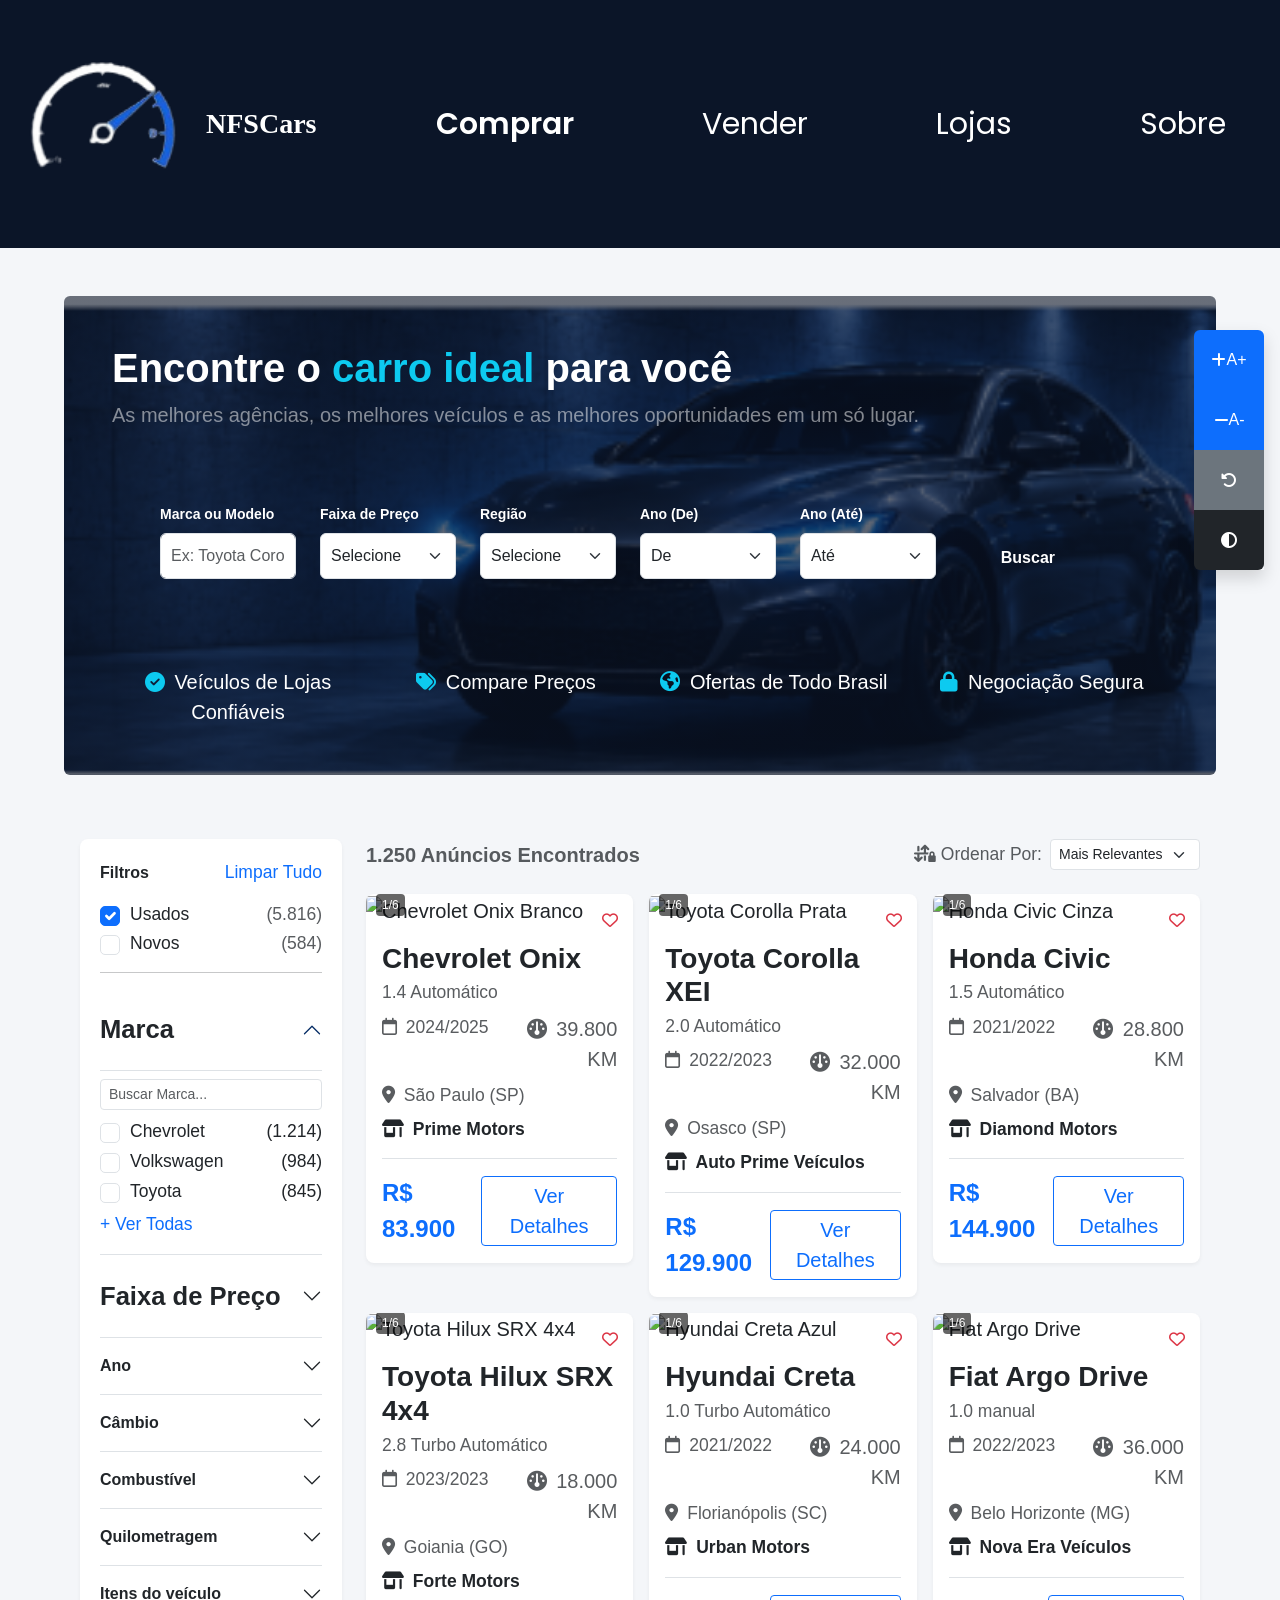
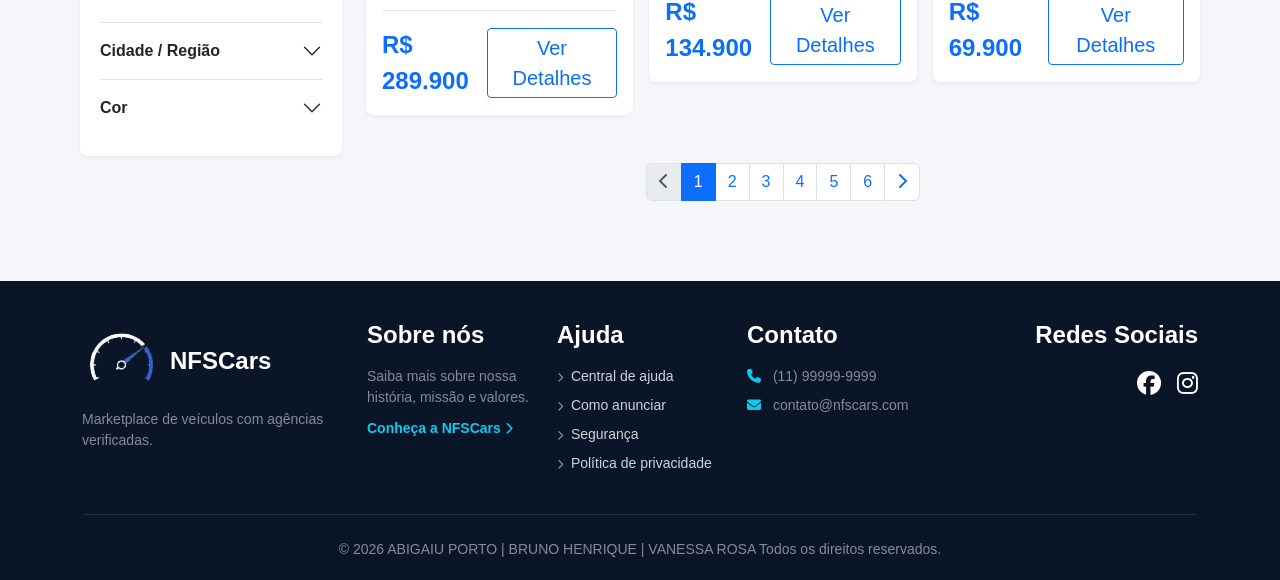
==== commit 7efce22b: "Adiciona projeto marketplace de veículos Co-Authored-By: Claude Sonnet 4.6 <noreply@anthropic.com>" ====
--- a/index.html
+++ b/index.html
@@ -5,31 +5,60 @@
     <meta charset="UTF-8">
     <meta name="viewport" content="width=device-width, initial-scale=1.0">
     <title>NFSCars - Marketplace de Veículos</title>
-    <!-- Bootstrap CSS v5.3 -->
+    <!-- Bootstrap CSS v5.3 — framework de grid e componentes -->
     <link href="bootstrap/css/bootstrap.min.css" rel="stylesheet">
-    <!-- Font Awesome para ícones -->
+    <!-- Font Awesome — biblioteca de ícones vetoriais -->
     <link rel="stylesheet" href="https://cdnjs.cloudflare.com/ajax/libs/font-awesome/6.4.2/css/all.min.css">
+    <!-- Estilos personalizados do projeto -->
     <link rel="stylesheet" href="styles/meu.css">
-
 </head>
 
 <body>
 
-    <!-- HEADER / NAVBAR -->
+    <a href="#conteudo-principal" class="skip-link visually-hidden-focusable btn btn-primary position-absolute top-0 start-0 m-2">
+        Pular para o conteúdo principal
+    </a>
+
+    <!-- =====================================================================
+         BARRA DE ACESSIBILIDADE — flutuante no lado direito
+         ===================================================================== -->
+    <div id="barra-acessibilidade" role="region" aria-label="Ferramentas de Acessibilidade"
+         class="position-fixed top-50 end-0 translate-middle-y me-3 d-flex flex-column shadow overflow-hidden">
+        <button type="button" class="btn btn-primary rounded-top" id="aumentarFonte" aria-label="Aumentar fonte">
+            <i class="fa-solid fa-plus" aria-hidden="true"></i> A+
+        </button>
+        <button type="button" class="btn btn-primary" id="diminuirFonte" aria-label="Diminuir fonte">
+            <i class="fa-solid fa-minus" aria-hidden="true"></i> A-
+        </button>
+        <button type="button" class="btn btn-secondary" id="resetarFonte" aria-label="Resetar fonte">
+            <i class="fa-solid fa-rotate-left" aria-hidden="true"></i>
+        </button>
+        <button type="button" class="btn btn-dark rounded-bottom" id="alternarContraste" aria-label="Alternar alto contraste">
+            <i class="fa-solid fa-circle-half-stroke" aria-hidden="true"></i>
+        </button>
+    </div>
+
+    <!-- =====================================================================
+         HEADER / NAVBAR
+         Barra de navegação fixa no topo com logo, links e botões de acesso
+         ===================================================================== -->
     <header>
         <nav class="navbar navbar-expand-lg navbar-dark navbar-custom py-3" aria-label="Navegação Principal">
+            <!-- Logo + nome da marca -->
             <div class="">
                 <a class="navbar-brand d-flex align-items-center fw-bold fs-3 text-white" href="index.html">
-                    <img src="img/Logo.png" alt="">
-                    <h2> <span>NFS</span>Cars</h2>
+                    <img src="img/Logo.png" alt="Logo NFSCars">
+                    <span> <span>NFS</span>Cars</span>
                 </a>
             </div>
 
+            <!-- Botão hamburguer — visível apenas em telas pequenas -->
             <button class="navbar-toggler" type="button" data-bs-toggle="collapse" data-bs-target="#navbarNav"
                 aria-controls="navbarNav" aria-expanded="false" aria-label="Alternar navegação">
                 <span class="navbar-toggler-icon"></span>
             </button>
 
+            <!-- Links do menu e botões de acesso (colapsam no mobile) -->
             <div class="collapse navbar-collapse justify-content-md-end mx-5" id="navbarNav">
                 <ul class="navbar-nav mb-2 mb-lg-0 gap-3">
                     <li class="nav-item"><a class="nav-link active fw-semibold mx-5" href="index.html">Comprar</a></li>
@@ -38,6 +67,7 @@
                     <li class="nav-item"><a class="nav-link text-white mx-5" href="sobre.html">Sobre</a></li>
                 </ul>
 
+                <!-- Ícone de favoritos e botão de login -->
                 <div class="d-flex align-items-center gap-3">
                     <a href="login.html" class="text-white fs-5" aria-label="Meus Favoritos"><i
                             class="fa-regular fa-heart"></i></a>
@@ -49,19 +79,27 @@
         </nav>
     </header>
 
-    <!-- BUSCA PRINCIPAL -->
-    <main>
+    <!-- =====================================================================
+         CONTEÚDO PRINCIPAL
+         ===================================================================== -->
+    <main id="conteudo-principal" tabindex="-1">
+
+        <!-- ---- SEÇÃO HERO / BUSCA PRINCIPAL ----
+             Bloco de destaque com fundo escurecido, título e formulário de busca rápida -->
         <section class="busca-inicial mx-auto mt-5 rounded-2" aria-label="Busca rápida de veículos">
             <div>
                 <h1 class="fw-bold mb-2">Encontre o <span class="text-info">carro ideal</span> para você</h1>
                 <p class="text-white-50 mb-4 fs-5">As melhores agências, os melhores veículos e as melhores
                     oportunidades em um só lugar.</p>
 
+                <!-- Formulário de busca com filtros de marca, preço, região e ano -->
                 <form class="p-5 rounded-3 text-dark row w-100" id="form-inicio">
+                    <!-- Campo de texto livre: marca ou modelo -->
                     <div class="col-12 col-md-2">
                         <label for="buscaMarca" class="form-label fw-bold text-muted small">Marca ou Modelo</label>
                         <input type="text" id="buscaMarca" class="form-control" placeholder="Ex: Toyota Corolla">
                     </div>
+                    <!-- Filtro de faixa de preço -->
                     <div class="col-12 col-md-2">
                         <label for="buscaPreco" class="form-label fw-semibold text-muted small">Faixa de Preço</label>
                         <select id="buscaPreco" class="form-select">
@@ -70,6 +108,7 @@
                             <option value="2">R$ 50.000 a R$ 100.000</option>
                         </select>
                     </div>
+                    <!-- Filtro de região/estado -->
                     <div class="col-12 col-md-2">
                         <label for="buscaRegiao" class="form-label fw-semibold text-muted small">Região</label>
                         <select id="buscaRegiao" class="form-select">
@@ -78,6 +117,7 @@
                             <option value="RJ">Rio de Janeiro</option>
                         </select>
                     </div>
+                    <!-- Filtro de intervalo de ano (De / Até) -->
                     <div class="col-6 col-md-3 col-lg-2">
                         <label for="buscaAnoDe" class="form-label fw-semibold text-muted small">Ano (De)</label>
                         <select id="buscaAnoDe" class="form-select">
@@ -92,11 +132,13 @@
                             <option>2026</option>
                         </select>
                     </div>
+                    <!-- Botão de busca alinhado à base dos outros campos -->
                     <div class="col-12 col-md-2 d-flex align-items-end ">
                         <button type="submit" class="btn btn-search w-100 py-2">Buscar</button>
                     </div>
                 </form>
 
+                <!-- Diferenciais da plataforma exibidos como ícones + texto -->
                 <div class="row mt-4 text-center justify-content-center g-3 text-white">
                     <div class="col-6 col-md-3 fs-5"><i class="fa-solid fa-circle-check text-info me-1"></i> Veículos de
                         Lojas Confiáveis</div>
@@ -111,17 +153,23 @@
             </div>
         </section>
 
+        <!-- ---- ÁREA DE ANÚNCIOS ----
+             Grade com sidebar de filtros à esquerda e listagem de cards à direita -->
         <div class="p-3 mx-auto my-5 anuncios">
             <div class="row g-4">
 
-                <!-- Sidebar de Filtros -->
+                <!-- ---- SIDEBAR DE FILTROS (coluna lateral esquerda) ----
+                     Filtros adicionais de marca, preço, ano, câmbio, combustível etc.
+                     Usa accordion do Bootstrap para mostrar/ocultar cada grupo -->
                 <aside class="col-12 col-lg-3 fs-5" aria-label="Filtros de busca">
                     <div class="filter-sidebar">
+                        <!-- Cabeçalho da sidebar com link para limpar todos os filtros -->
                         <div class="d-flex justify-content-between align-items-center mb-3">
                             <h5 class="fw-bold m-0 fs-6">Filtros</h5>
                             <a href="index.html" class="text-decoration-none small text-primary">Limpar Tudo</a>
                         </div>
 
+                        <!-- Checkboxes de tipo: Usados / Novos -->
                         <div class="mb-3">
                             <div class="form-check">
                                 <input class="form-check-input" type="checkbox" id="checkUsados" checked>
@@ -138,8 +186,10 @@
                         </div>
                         <hr>
 
+                        <!-- Acordeão de filtros avançados (Marca, Preço, Ano, Câmbio...) -->
                         <div class="accordion accordion-flush" id="accordionFiltros">
 
+                            <!-- Filtro de Marca com campo de busca e checkboxes -->
                             <div class="accordion-item">
                                 <h2 class="accordion-header">
                                     <button class="accordion-button px-0 fw-semibold bg-white text-dark small"
@@ -171,6 +221,7 @@
                                 </div>
                             </div>
 
+                            <!-- Filtro de Faixa de Preço com slider range -->
                             <div class="accordion-item">
                                 <h2 class="accordion-header">
                                     <button class="accordion-button collapsed px-0 fw-semibold bg-white text-dark small"
@@ -180,7 +231,8 @@
                                 </h2>
                                 <div id="filterPreco" class="accordion-collapse collapse">
                                     <div class="accordion-body px-0 pt-2">
-                                        <input type="range" class="form-range" min="19900" max="299900" id="rangePreco">
+                                        <input type="range" class="form-range" min="19900" max="299900" id="rangePreco"
+                                            aria-label="Faixa de preço" aria-valuenow="19900" aria-valuemin="19900" aria-valuemax="299900">
                                         <div class="d-flex justify-content-between small text-muted">
                                             <span>R$19.900</span>
                                             <span>R$299.900</span>
@@ -189,6 +241,7 @@
                                 </div>
                             </div>
 
+                            <!-- Filtros simples: Ano, Câmbio, Combustível, Quilometragem, Itens, Região, Cor -->
                             <div class="accordion-item">
                                 <button class="accordion-button collapsed px-0 fw-semibold bg-white text-dark small"
                                     type="button" data-bs-toggle="collapse" data-bs-target="#filterAno">Ano</button>
@@ -248,7 +301,10 @@
                     </div>
                 </aside>
 
+                <!-- ---- SEÇÃO DE RESULTADOS (coluna principal direita) ----
+                     Exibe quantidade de anúncios, seletor de ordenação e grid de cards -->
                 <section class="col-12 col-lg-9 fs-5" aria-label="Resultados da busca">
+                    <!-- Cabeçalho dos resultados: total encontrado + ordenação -->
                     <div class="d-flex justify-content-between align-items-center mb-4">
                         <span class="fw-semibold text-muted">1.250 Anúncios Encontrados</span>
                         <div class="d-flex align-items-center gap-2">
@@ -261,19 +317,25 @@
                             </select>
                         </div>
                     </div>
+
+                    <!-- Grade de cards de veículos (3 por linha em desktop) -->
                     <div class="row g-3">
 
+                        <!-- Card: Chevrolet Onix -->
                         <div class="col-12 col-md-4">
                             <article class="car-card">
                                 <div class="position-relative">
-                                    <span class="favorite-icon"><i class="fa-regular fa-heart"></i></span>
-                                    <img src="https://placehold.co/400x250/ccc/333?text=Chevrolet+Onix"
-                                        class="img-fluid w-100" alt="Chevrolet Onix Branco">
+                                    <!-- Ícone de favoritar posicionado sobre a imagem -->
+                                    <button type="button" class="favorite-icon btn p-0 border-0 bg-transparent" aria-label="Favoritar Chevrolet Onix"><i class="fa-regular fa-heart" aria-hidden="true"></i></button>
+                                    <img src="https://upload.wikimedia.org/wikipedia/commons/e/e7/2022_Chevrolet_Onix_Turbo_LTZ_%28Chile%29_front_view_%28cropped%29.jpg"
+                                        class="img-fluid w-100" alt="Chevrolet Onix Branco" loading="lazy">
+                                    <!-- Badge de contador de fotos -->
                                     <span class="img-badge fs-7">1/6</span>
                                 </div>
                                 <div class="p-3">
                                     <h3 class="fw-bold mb-1 text-dark">Chevrolet Onix</h3>
                                     <p class="text-muted small mb-2">1.4 Automático</p>
+                                    <!-- Detalhes do veículo em grid de 2 colunas -->
                                     <div class="row text-muted small g-2 mb-3">
                                         <div class="col-6"><i class="fa-regular fa-calendar me-1"></i> 2024/2025</div>
                                         <div class="col-6 text-end fs-5"><i class="fa-solid fa-gauge me-1"></i> 39.800
@@ -284,6 +346,7 @@
                                         <div class="col-12 fw-semibold text-dark"><i class="fa-solid fa-shop me-1"></i>
                                             Prime Motors</div>
                                     </div>
+                                    <!-- Rodapé do card: preço e botão de detalhes -->
                                     <div class="d-flex justify-content-between align-items-center border-top pt-3">
                                         <span class="preco fw-bold text-primary">R$ 83.900</span>
                                         <a href="visualizacao.html" class="btn btn-sm btn-outline-primary px-3 fs-5">Ver Detalhes</a>
@@ -292,12 +355,13 @@
                             </article>
                         </div>
 
+                        <!-- Card: Toyota Corolla -->
                         <div class="col-12 col-md-4">
                             <article class="car-card">
                                 <div class="position-relative">
-                                    <span class="favorite-icon"><i class="fa-regular fa-heart"></i></span>
-                                    <img src="https://placehold.co/400x250/bbb/333?text=Toyota+Corolla"
-                                        class="img-fluid w-100" alt="Toyota Corolla Prata">
+                                    <button type="button" class="favorite-icon btn p-0 border-0 bg-transparent" aria-label="Favoritar Toyota Corolla XEI"><i class="fa-regular fa-heart" aria-hidden="true"></i></button>
+                                    <img src="https://upload.wikimedia.org/wikipedia/commons/2/2f/2022_Toyota_Corolla_L_in_Classic_Silver_Metallic%2C_Front_Right%2C_03-20-2022.jpg"
+                                        class="img-fluid w-100" alt="Toyota Corolla Prata" loading="lazy">
                                     <span class="img-badge fs-7">1/6</span>
                                 </div>
                                 <div class="p-3">
@@ -321,12 +385,13 @@
                             </article>
                         </div>
 
+                        <!-- Card: Honda Civic -->
                         <div class="col-12 col-md-4">
                             <article class="car-card">
                                 <div class="position-relative">
-                                    <span class="favorite-icon"><i class="fa-regular fa-heart"></i></span>
-                                    <img src="https://placehold.co/400x250/aaa/333?text=Honda+Civic"
-                                        class="img-fluid w-100" alt="Honda Civic Cinza">
+                                    <button type="button" class="favorite-icon btn p-0 border-0 bg-transparent" aria-label="Favoritar Honda Civic"><i class="fa-regular fa-heart" aria-hidden="true"></i></button>
+                                    <img src="https://upload.wikimedia.org/wikipedia/commons/4/4d/2022_Honda_Civic_Hatchback_Sport.jpg"
+                                        class="img-fluid w-100" alt="Honda Civic Cinza" loading="lazy">
                                     <span class="img-badge fs-7">1/6</span>
                                 </div>
                                 <div class="p-3">
@@ -350,12 +415,13 @@
                             </article>
                         </div>
 
+                        <!-- Card: Toyota Hilux -->
                         <div class="col-12 col-md-4">
                             <article class="car-card">
                                 <div class="position-relative">
-                                    <span class="favorite-icon"><i class="fa-regular fa-heart"></i></span>
-                                    <img src="https://placehold.co/400x250/999/333?text=Toyota+Hilux"
-                                        class="img-fluid w-100" alt="Toyota Hilux Preta">
+                                    <button type="button" class="favorite-icon btn p-0 border-0 bg-transparent" aria-label="Favoritar Toyota Hilux SRX 4x4"><i class="fa-regular fa-heart" aria-hidden="true"></i></button>
+                                    <img src="https://upload.wikimedia.org/wikipedia/commons/1/1c/Toyota_Hilux_SRX.jpg"
+                                        class="img-fluid w-100" alt="Toyota Hilux SRX 4x4" loading="lazy">
                                     <span class="img-badge fs-7">1/6</span>
                                 </div>
                                 <div class="p-3">
@@ -379,12 +445,13 @@
                             </article>
                         </div>
 
+                        <!-- Card: Hyundai Creta -->
                         <div class="col-12 col-md-4">
                             <article class="car-card">
                                 <div class="position-relative">
-                                    <span class="favorite-icon"><i class="fa-regular fa-heart"></i></span>
-                                    <img src="https://placehold.co/400x250/888/333?text=Hyundai+Creta"
-                                        class="img-fluid w-100" alt="Hyundai Creta Azul">
+                                    <button type="button" class="favorite-icon btn p-0 border-0 bg-transparent" aria-label="Favoritar Hyundai Creta"><i class="fa-regular fa-heart" aria-hidden="true"></i></button>
+                                    <img src="https://upload.wikimedia.org/wikipedia/commons/a/ae/Hyundai_Creta_SU2_PE_1.5_Premium_Slate_Blue_Pearl_01.jpg"
+                                        class="img-fluid w-100" alt="Hyundai Creta Azul" loading="lazy">
                                     <span class="img-badge fs-7">1/6</span>
                                 </div>
                                 <div class="p-3">
@@ -408,12 +475,13 @@
                             </article>
                         </div>
 
+                        <!-- Card: Fiat Argo -->
                         <div class="col-12 col-md-4">
                             <article class="car-card">
                                 <div class="position-relative">
-                                    <span class="favorite-icon"><i class="fa-regular fa-heart"></i></span>
-                                    <img src="https://placehold.co/400x250/777/333?text=Fiat+Argo"
-                                        class="img-fluid w-100" alt="Fiat Argo Vermelho">
+                                    <button type="button" class="favorite-icon btn p-0 border-0 bg-transparent" aria-label="Favoritar Fiat Argo Drive"><i class="fa-regular fa-heart" aria-hidden="true"></i></button>
+                                    <img src="https://upload.wikimedia.org/wikipedia/commons/6/6b/FIAT_Argo.jpg"
+                                        class="img-fluid w-100" alt="Fiat Argo Drive" loading="lazy">
                                     <span class="img-badge fs-7">1/6</span>
                                 </div>
                                 <div class="p-3">
@@ -438,6 +506,7 @@
                         </div>
                     </div>
 
+                    <!-- Paginação dos resultados -->
                     <nav class="mt-5" aria-label="Navegação de páginas de resultados">
                         <ul class="pagination justify-content-center">
                             <li class="page-item disabled"><a class="page-line page-link" href="#" tabindex="-1"><i
@@ -458,17 +527,24 @@
         </div>
     </main>
 
-    <!-- Footer padrao -->
+    <!-- =====================================================================
+         FOOTER (RODAPÉ)
+         Quatro colunas: marca, sobre nós, ajuda, contato e redes sociais
+         ===================================================================== -->
     <footer class="mt-5">
         <div class="container">
             <div class="row g-4">
 
+                <!-- Coluna 1: Logo e slogan -->
                 <div class="col-12 col-md-3">
-                    <span class="fw-bold fs-4 text-white d-block mb-2"><i class="fa-solid fa-gauge-high text-info"></i>
-                        NFSCars</span>
+                    <div class="d-flex align-items-center gap-2 mb-2">
+                        <img src="img/logo-footer.png" alt="Logo NFSCars" class="img-fluid">
+                        <span class="fw-bold fs-4 text-white"><span>NFS</span>Cars</span>
+                    </div>
                     <p class="text-white-50 small">Marketplace de veículos com agências verificadas.</p>
                 </div>
 
+                <!-- Coluna 2: Sobre nós -->
                 <div class="col-6 col-md-2">
                     <h4 class="fw-bold text-white mb-3">Sobre nós</h4>
                     <p class="text-white-50 small mb-2">Saiba mais sobre nossa história, missão e valores.</p>
@@ -476,6 +552,7 @@
                             class="fa-solid fa-chevron-right small"></i></a>
                 </div>
 
+                <!-- Coluna 3: Links de ajuda -->
                 <div class="col-6 col-md-2">
                     <h4 class="fw-bold text-white mb-3">Ajuda</h4>
                     <ul class="list-unstyled small d-flex flex-column gap-2">
@@ -490,6 +567,7 @@
                     </ul>
                 </div>
 
+                <!-- Coluna 4: Contato -->
                 <div class="col-12 col-md-3">
                     <h4 class="fw-bold text-white mb-3">Contato</h4>
                     <p class="text-white-50 small mb-2"><i class="fa-solid fa-phone me-2 text-info"></i> (11) 99999-9999
@@ -498,6 +576,7 @@
                         contato@nfscars.com</p>
                 </div>
 
+                <!-- Coluna 5: Redes sociais -->
                 <div class="col-12 col-md-2 text-md-end">
                     <h4 class="fw-bold text-white mb-3">Redes Sociais</h4>
                     <div class="d-flex gap-3 justify-content-md-end">
@@ -508,6 +587,7 @@
                     </div>
                 </div>
             </div>
+            <!-- Linha separadora e copyright -->
             <hr class="border-secondary my-4">
             <div class="text-center text-white-50 small">
                 © 2026 ABIGAIU PORTO | BRUNO HENRIQUE | VANESSA ROSA Todos os direitos reservados.
@@ -515,7 +595,9 @@
         </div>
     </footer>
 
+    <!-- Bootstrap JS (inclui Popper.js para dropdowns e acordeões) -->
     <script src="bootstrap/js/bootstrap.bundle.min.js"></script>
+    <script src="meu.js"></script>
 </body>
 
-</html>+</html>
--- a/styles/meu.css
+++ b/styles/meu.css
@@ -1,75 +1,118 @@
 @charset "UTF-8";
+/* Importa a fonte Poppins do Google Fonts em todos os pesos e estilos */
 @import url('https://fonts.googleapis.com/css2?family=Poppins:ital,wght@0,100;0,200;0,300;0,400;0,500;0,600;0,700;0,800;0,900;1,100;1,200;1,300;1,400;1,500;1,600;1,700;1,800;1,900&display=swap');
 
+/* =====================================================================
+   RESET GLOBAL
+   Remove margens e paddings padrão do navegador em todos os elementos
+   e garante que bordas e paddings sejam incluídos no tamanho total
+   ===================================================================== */
 * {
     margin: 0;
     padding: 0;
     box-sizing: border-box;
 }
 
-/* Cores personalizadas baseadas no layout do NFSCars */
+/* =====================================================================
+   VARIÁVEIS GLOBAIS (CORES PRINCIPAIS)
+   Definidas aqui para facilitar reutilização e manutenção das cores
+   ===================================================================== */
 :root {
-    --bg-dark-blue: #0b1528;
-    --btn-blue: #1b66ff;
-    --text-gray: #7a828a;
-}
-
+    --bg-dark-blue: #0b1528;  /* Azul escuro — usado no fundo da navbar e footer */
+    --btn-blue: var(--btn-blue);      /* Azul vibrante — cor primária de botões e destaques */
+    --text-gray: #7a828a;     /* Cinza — texto secundário e legendas */
+
+    --topbar-h: 62px;   /* Altura da barra superior do painel admin */
+    --sidebar-w: 168px; /* Largura da barra lateral do painel admin */
+
+    --acess-width: 70px;   /* Largura da barra de acessibilidade */
+    --acess-height: 60px;  /* Altura dos botões de acessibilidade */
+    --contraste-bg: #000;  /* Preto absoluto para fundo */
+    --contraste-text: #fff; /* Branco absoluto para texto */
+}
+
+/* =====================================================================
+   BODY
+   Fundo cinza claro e fonte padrão para toda a aplicação
+   ===================================================================== */
 body {
     background-color: #f4f6f9;
     font-family: Arial, sans-serif;
 }
 
+/* =====================================================================
+   NAVBAR (BARRA DE NAVEGAÇÃO)
+   ===================================================================== */
+
+/* Fundo escuro da navbar com a fonte Poppins */
 .navbar-custom {
     background-color: var(--bg-dark-blue);
     font-family: 'poppins';
 }
 
+/* Logo e nome da marca dentro da navbar */
 .navbar-brand {
+    /* Título em negrito itálico ao lado do logo */
     h2 {
         font-size: 1em !important;
         font-weight: bold;
         font-style: italic;
     }
 
+    /* Imagem do logo com tamanho definido */
     img {
         margin: 1em !important;
         width: 150px;
         height: 150px;
     }
 
+    /* Parte do nome da marca em azul (ex: "NFS") */
     span {
         color: var(--btn-blue) !important;
     }
 }
 
+/* Links da navbar em fonte maior */
 .navbar-nav {
     font-size: 30px;
     font-family: 'poppins';
 }
 
+/* =====================================================================
+   SEÇÃO DE BUSCA INICIAL (HERO)
+   Bloco principal da home com fundo escurecido e campo de busca
+   ===================================================================== */
 .busca-inicial {
     width: 90%;
-    background: linear-gradient(rgba(11, 21, 40, 0.8), rgba(11, 21, 40, 0.9)), url('https://placehold.co/1920x600/') no-repeat center;
+    /* Gradiente escuro sobre imagem de fundo para melhorar legibilidade */
+    background: linear-gradient(rgba(11, 21, 40, 0.6), rgba(11, 21, 40, 0.7)), url('../img/image.png') no-repeat center;
     background-size: cover;
     padding: 3em;
     color: #ffffff;
 
+    /* Labels do formulário em branco para contrastar com o fundo escuro */
     label {
         color: white !important;
     }
 }
 
+/* Botão de busca azul */
 .btn-search {
     background-color: var(--btn-blue);
     color: white;
     font-weight: bold;
 }
 
+/* Escurece o botão de busca ao passar o mouse */
 .btn-search:hover {
     background-color: #004bd6;
     color: white;
 }
 
+/* =====================================================================
+   SIDEBAR DE FILTROS (LATERAL DE BUSCA)
+   Painel branco com sombra suave para filtros de veículos
+   ===================================================================== */
 .filter-sidebar {
     background-color: #ffffff;
     border-radius: 8px;
@@ -77,15 +120,23 @@
     box-shadow: 0 2px 4px rgba(0, 0, 0, 0.05);
 }
 
+/* =====================================================================
+   CARD DE VEÍCULO
+   Container de cada anúncio na listagem
+   ===================================================================== */
 .car-card {
     background-color: #ffffff;
     border-radius: 8px;
-    overflow: hidden;
+    overflow: hidden;                 /* Garante que imagem não vaze do arredondamento */
     box-shadow: 0 2px 4px rgba(0, 0, 0, 0.05);
-    transition: transform 0.2s;
-    position: relative;
-}
-
+    transition: transform 0.2s;       /* Animação suave ao interagir */
+    position: relative;               /* Necessário para posicionar ícones sobre o card */
+}
+
+/* =====================================================================
+   FORMULÁRIO INICIAL (BUSCA)
+   Unifica o tamanho dos campos do formulário da home
+   ===================================================================== */
 #form-inicio {
     select, input, button {
         font-size: 1em !important;
@@ -93,22 +144,31 @@
     }
 }
 
+/* Container da listagem de anúncios ocupa 90% da largura */
 .anuncios {
     width: 90%;
 }
 
+/* =====================================================================
+   ÍCONE DE FAVORITAR
+   Coração posicionado no canto superior direito da imagem do veículo
+   ===================================================================== */
 .favorite-icon {
     position: absolute;
     top: 15px;
     right: 15px;
-    background: rgba(255, 255, 255, 0.8);
+    background: rgba(255, 255, 255, 0.8); /* Fundo branco semitransparente */
     border-radius: 50%;
     padding: 5px 10px;
-    color: #dc3545;
+    color: #dc3545;  /* Vermelho padrão do coração */
     cursor: pointer;
-    z-index: 10;
-}
-
+    z-index: 10;     /* Fica acima da imagem */
+}
+
+/* =====================================================================
+   BADGE SOBRE A IMAGEM
+   Etiqueta pequena (ex: "Novo" / "Usado") no canto inferior esquerdo
+   ===================================================================== */
 .img-badge {
     position: absolute;
     bottom: 10px;
@@ -120,6 +180,11 @@
     border-radius: 4px;
 }
 
+/* =====================================================================
+   FOOTER (RODAPÉ)
+   ===================================================================== */
+
+/* Fundo escuro com texto branco e espaçamento generoso */
 footer {
     background-color: var(--bg-dark-blue);
     color: #ffffff;
@@ -127,35 +192,47 @@
     font-size: 1em;
 }
 
+/* Links do footer em cinza claro, sem sublinhado */
 footer a {
     color: #ced4da;
     text-decoration: none;
 }
 
+/* Links do footer ficam brancos ao passar o mouse */
 footer a:hover {
     color: #ffffff;
 }
 
+/* =====================================================================
+   UTILITÁRIOS GERAIS
+   Classes de uso recorrente em várias páginas
+   ===================================================================== */
+
+/* Fundo azul escuro reutilizável (navbar, footer, etc.) */
 .bg-custom-dark {
     background-color: var(--bg-dark-blue);
 }
 
+/* Link de navegação branco e negrito */
 .nav-link-custom {
     color: #ffffff;
     font-weight: 600;
     text-decoration: none;
 }
 
+/* Link fica azul ao passar o mouse ou receber foco */
 .nav-link-custom:hover,
 .nav-link-custom:focus {
     color: var(--btn-blue);
     text-decoration: none;
 }
 
+/* Texto em azul primário (ex: parte do nome da marca) */
 .brand-highlight {
     color: var(--btn-blue);
 }
 
+/* Logo pequeno inline com tamanho fixo e objeto contido */
 .brand-logo {
     display: inline-block;
     width: 46px;
@@ -163,25 +240,24 @@
     object-fit: contain;
 }
 
+/* Botão de favoritos na navbar com borda discreta */
 .btn-navbar-heart {
     border-color: rgba(255, 255, 255, 0.2);
 }
 
+/* Título de seção no footer */
 .footer-heading {
     color: #ffffff;
     font-size: 1.1rem;
     font-weight: 600;
 }
 
-.login-container {
-    background-color: #ffffff;
-    border-radius: 12px;
-    box-shadow: 0 4px 12px rgba(0, 0, 0, 0.05);
-    padding: 50px;
-    max-width: 700px;
-    margin: 50px auto;
-}
-
+/* =====================================================================
+   PÁGINAS DE LOGIN E CADASTRO
+   Containers centralizados com sombra suave
+   ===================================================================== */
+
+/* Propriedades visuais compartilhadas entre login e cadastro */
 .login-container,
 .cadastro-container {
     background-color: #ffffff;
@@ -189,24 +265,28 @@
     box-shadow: 0 4px 12px rgba(0, 0, 0, 0.05);
 }
 
+/* Container do login com largura máxima menor */
 .login-container {
     padding: 50px;
     max-width: 700px;
     margin: 50px auto;
 }
 
+/* Container do cadastro ligeiramente mais largo */
 .cadastro-container {
     padding: 50px;
     max-width: 760px;
     margin: 50px auto;
 }
 
+/* Destaque azul nos inputs ao receber foco */
 .form-control:focus,
 .form-select:focus {
     border-color: var(--btn-blue);
     box-shadow: 0 0 0 0.25rem rgba(27, 102, 255, 0.2);
 }
 
+/* Botão azul principal (ex: "Entrar", "Cadastrar") */
 .btn-brand-blue {
     background-color: var(--btn-blue);
     color: #ffffff;
@@ -215,12 +295,14 @@
     font-weight: 600;
 }
 
+/* Escurece o botão azul ao passar o mouse ou focar */
 .btn-brand-blue:hover,
 .btn-brand-blue:focus {
     background-color: #004bd6;
     color: #ffffff;
 }
 
+/* Botão de login social (Google, etc.) — estilo neutro com ícone */
 .btn-social {
     border: 1px solid #dee2e6;
     background-color: #ffffff;
@@ -234,24 +316,28 @@
     text-decoration: none;
 }
 
+/* Leve fundo cinza ao interagir com botão social */
 .btn-social:hover,
 .btn-social:focus {
     background-color: #f8f9fa;
     color: #1f2937;
 }
 
+/* =====================================================================
+   PAINEL ADMIN
+   Variáveis de layout e componentes exclusivos da área administrativa
+   ===================================================================== */
+
+/* Fundo levemente acinzentado para o painel admin */
 .admin-body {
     background: #f0f2f5;
-    overflow-x: hidden;
-}
-
-:root {
-    --topbar-h: 62px;
-    --sidebar-w: 168px;
-}
-
+    overflow-x: hidden; /* Evita scroll horizontal acidental */
+}
+
+
+/* ---- TOPBAR (barra superior fixa) ---- */
 .adm-topbar {
-    position: fixed;
+    position: fixed;    /* Sempre visível no topo da tela */
     top: 0;
     left: 0;
     right: 0;
@@ -260,10 +346,11 @@
     display: flex;
     align-items: center;
     padding: 0 1.5rem;
-    z-index: 300;
+    z-index: 300;       /* Fica acima da sidebar e do conteúdo */
     gap: 2rem;
 }
 
+/* Logo + nome do sistema na topbar */
 .adm-brand {
     display: flex;
     align-items: center;
@@ -272,6 +359,7 @@
     flex-shrink: 0;
 }
 
+/* Ícone circular azul escuro do logo */
 .adm-brand .brand-icon {
     width: 36px;
     height: 36px;
@@ -284,6 +372,7 @@
     font-size: 1.1rem;
 }
 
+/* Nome do sistema em branco e negrito */
 .adm-brand-name {
     font-size: 1.4rem;
     font-weight: 800;
@@ -291,10 +380,12 @@
     letter-spacing: -0.5px;
 }
 
+/* Parte do nome em azul (ex: "Cars") */
 .adm-brand-name span {
     color: #3b82f6;
 }
 
+/* Navegação central da topbar */
 .adm-topnav {
     display: flex;
     gap: 0.5rem;
@@ -302,6 +393,7 @@
     justify-content: center;
 }
 
+/* Links da navegação superior */
 .adm-topnav a {
     color: #e2e8f0;
     text-decoration: none;
@@ -312,11 +404,13 @@
     transition: background 0.15s;
 }
 
+/* Realce sutil ao passar o mouse nos links da topnav */
 .adm-topnav a:hover {
     background: rgba(255, 255, 255, 0.08);
     color: #fff;
 }
 
+/* Botão "Sair" no canto direito da topbar */
 .btn-sair {
     display: flex;
     align-items: center;
@@ -334,9 +428,10 @@
     color: #fff;
 }
 
+/* ---- SIDEBAR (menu lateral fixo) ---- */
 .adm-sidebar {
     position: fixed;
-    top: var(--topbar-h);
+    top: var(--topbar-h);   /* Começa logo abaixo da topbar */
     left: 0;
     bottom: 0;
     width: var(--sidebar-w);
@@ -344,9 +439,10 @@
     display: flex;
     flex-direction: column;
     z-index: 200;
-    overflow-y: auto;
-}
-
+    overflow-y: auto; /* Scroll se houver muitos itens */
+}
+
+/* Cabeçalho de seção dentro da sidebar */
 .sidebar-header {
     padding: 1rem 1rem 0.6rem;
     display: flex;
@@ -357,12 +453,14 @@
     font-weight: 600;
 }
 
+/* Linha divisória sutil entre seções da sidebar */
 .sidebar-divider {
     border: none;
     border-top: 1px solid rgba(255, 255, 255, 0.07);
     margin: 0;
 }
 
+/* Lista de navegação da sidebar */
 .adm-nav {
     list-style: none;
     padding: 0.5rem 0;
@@ -370,6 +468,7 @@
     flex: 1;
 }
 
+/* Link de item de menu da sidebar */
 .adm-nav li a {
     display: flex;
     align-items: center;
@@ -379,32 +478,37 @@
     text-decoration: none;
     font-size: 0.83rem;
     font-weight: 500;
-    border-left: 3px solid transparent;
+    border-left: 3px solid transparent; /* Indicador azul aparece no item ativo */
     transition: background 0.15s, color 0.15s;
 }
 
+/* Hover no item de menu */
 .adm-nav li a:hover {
     background: rgba(255, 255, 255, 0.05);
     color: #e2e8f0;
 }
 
+/* Item de menu ativo — fundo azul escuro e borda azul à esquerda */
 .adm-nav li a.active {
     background: #1e3a5f;
     color: #fff;
     border-left-color: #3b82f6;
 }
 
+/* Ícone do item de menu com largura fixa para alinhamento */
 .adm-nav li a i {
     width: 16px;
     text-align: center;
     font-size: 0.9rem;
 }
 
+/* Chevron (seta) de submenu alinhado à direita */
 .adm-nav li a .chevron {
     margin-left: auto;
     font-size: 0.7rem;
 }
 
+/* Sub-itens de menu com recuo e tom mais apagado */
 .adm-nav .sub-item a {
     padding-left: 2.2rem;
     font-size: 0.8rem;
@@ -416,6 +520,7 @@
     color: #94a3b8;
 }
 
+/* Rodapé da sidebar com avatar e nome do usuário logado */
 .adm-sidebar-footer {
     padding: 0.85rem 1rem;
     border-top: 1px solid rgba(255, 255, 255, 0.07);
@@ -425,6 +530,7 @@
     cursor: pointer;
 }
 
+/* Avatar circular do usuário */
 .adm-avatar {
     width: 32px;
     height: 32px;
@@ -439,17 +545,21 @@
     flex-shrink: 0;
 }
 
+/* Nome do usuário no rodapé da sidebar */
 .adm-sidebar-footer span {
     color: #94a3b8;
     font-size: 0.82rem;
     flex: 1;
 }
 
+/* Ícone de engrenagem/configurações no rodapé da sidebar */
 .adm-sidebar-footer i {
     color: #475569;
     font-size: 0.75rem;
 }
 
+/* ---- ÁREA DE CONTEÚDO PRINCIPAL ---- */
+/* Desloca o conteúdo para não ficar atrás da sidebar/topbar */
 .adm-content {
     margin-left: var(--sidebar-w);
     margin-top: var(--topbar-h);
@@ -457,6 +567,7 @@
     min-height: calc(100vh - var(--topbar-h));
 }
 
+/* ---- CARDS KPI (métricas do dashboard) ---- */
 .kpi-card {
     background: #fff;
     border-radius: 10px;
@@ -468,16 +579,19 @@
     gap: 0.75rem;
 }
 
+/* Coluna de texto do card KPI */
 .kpi-left {
     flex: 1;
 }
 
+/* Rótulo acima do valor (ex: "Total de veículos") */
 .kpi-label {
     font-size: 0.73rem;
     color: #64748b;
     margin-bottom: 4px;
 }
 
+/* Número grande em destaque */
 .kpi-value {
     font-size: 1.5rem;
     font-weight: 700;
@@ -486,14 +600,17 @@
     margin-bottom: 4px;
 }
 
+/* Indicador de variação (ex: "+12% este mês") */
 .kpi-change {
     font-size: 0.71rem;
 }
 
+/* Variação positiva em verde */
 .kpi-change.up {
     color: #16a34a;
 }
 
+/* Ícone quadrado colorido no canto direito do card KPI */
 .kpi-icon-box {
     width: 38px;
     height: 38px;
@@ -505,6 +622,7 @@
     flex-shrink: 0;
 }
 
+/* ---- CARDS GENÉRICOS DO PAINEL ---- */
 .adm-card {
     background: #fff;
     border-radius: 10px;
@@ -512,6 +630,7 @@
     overflow: hidden;
 }
 
+/* Cabeçalho do card com linha divisória inferior */
 .adm-card-header {
     padding: 0.85rem 1.25rem;
     border-bottom: 1px solid #f1f5f9;
@@ -526,6 +645,9 @@
     margin: 0;
 }
 
+/* ---- TABELAS DO PAINEL ---- */
+
+/* Cabeçalho da tabela em maiúsculas com espaçamento de letras */
 .adm-table thead th {
     font-size: 0.68rem;
     text-transform: uppercase;
@@ -537,6 +659,7 @@
     border-bottom: 1px solid #f1f5f9;
 }
 
+/* Células do corpo da tabela */
 .adm-table tbody td {
     font-size: 0.82rem;
     padding: 0.65rem 1rem;
@@ -545,10 +668,12 @@
     border-bottom: 1px solid #f8fafc;
 }
 
+/* Remove a borda da última linha da tabela */
 .adm-table tbody tr:last-child td {
     border-bottom: none;
 }
 
+/* Badge amarelo para status "Pendente" */
 .badge-pendente {
     background: #fef3c7;
     color: #92400e;
@@ -559,6 +684,9 @@
     white-space: nowrap;
 }
 
+/* ---- FEED DE ATIVIDADES ---- */
+
+/* Item individual do feed de atividades */
 .act-item {
     display: flex;
     gap: 0.65rem;
@@ -567,10 +695,12 @@
     align-items: flex-start;
 }
 
+/* Remove borda do último item do feed */
 .act-item:last-child {
     border-bottom: none;
 }
 
+/* Bolinha colorida ao lado de cada atividade */
 .act-dot {
     width: 30px;
     height: 30px;
@@ -583,28 +713,37 @@
     margin-top: 1px;
 }
 
+/* Texto descritivo da atividade */
 .act-text {
     font-size: 0.78rem;
     color: #1e293b;
     line-height: 1.4;
 }
 
+/* Horário/data da atividade em cinza claro */
 .act-time {
     font-size: 0.7rem;
     color: #94a3b8;
 }
 
+/* =====================================================================
+   UTILITÁRIOS DO PAINEL ADMIN
+   Classes auxiliares de tamanho e cor usadas em vários componentes
+   ===================================================================== */
+
 .stat-icon-circle {
     width: 40px;
     height: 40px;
 }
 
+/* Logo menor para o painel admin */
 .brand-logo-admin {
     width: 36px;
     height: 36px;
     object-fit: contain;
 }
 
+/* Título e subtítulo da página no painel */
 .page-title-admin {
     font-size: 1.3rem;
     color: #0f172a;
@@ -614,86 +753,72 @@
     font-size: 0.82rem;
 }
 
-.kpi-icon-blue {
-    background: #dbeafe;
-}
-
-.kpi-icon-amber {
-    background: #fef3c7;
-}
-
-.kpi-icon-green {
-    background: #dcfce7;
-}
-
-.kpi-icon-violet {
-    background: #ede9fe;
-}
-
+/* Cores de fundo dos ícones KPI */
+.kpi-icon-blue   { background: #dbeafe; } /* Azul claro */
+.kpi-icon-amber  { background: #fef3c7; } /* Âmbar claro */
+.kpi-icon-green  { background: #dcfce7; } /* Verde claro */
+.kpi-icon-violet { background: #ede9fe; } /* Violeta claro */
+
+/* Cor do ícone violeta */
 .icon-violet {
     color: #7c3aed;
 }
 
+/* Valor KPI menor (para números com mais dígitos) */
 .kpi-value-xl {
     font-size: 1.1rem;
 }
 
+/* Badge âmbar para metas pendentes */
 .badge-pendente-meta {
     background: #fef3c7;
     color: #92400e;
     font-size: 0.72rem;
 }
 
+/* Link pequeno de texto (ex: "Ver todos") */
 .text-link-small {
     font-size: 0.78rem;
 }
 
+/* Botões de ação compactos no painel */
 .btn-admin-sm {
     font-size: 0.75rem;
     padding: 2px 10px;
 }
 
+/* Botão de filtro ainda mais compacto */
 .btn-admin-filter-sm {
     font-size: 0.72rem;
     padding: 2px 10px;
 }
 
+/* Ícone de atualizar em tamanho reduzido */
 .icon-refresh-sm {
     font-size: 0.85rem;
 }
 
-.act-dot-blue {
-    background: #dbeafe;
-}
-
-.act-dot-violet {
-    background: #e0e7ff;
-}
-
-.act-dot-green {
-    background: #dcfce7;
-}
-
-.act-dot-red {
-    background: #fee2e2;
-}
-
-.icon-violet-dark {
-    color: #6366f1;
-}
-
-.icon-red {
-    color: #dc2626;
-}
-
+/* Cores de fundo das bolinhas do feed de atividades */
+.act-dot-blue   { background: #dbeafe; }
+.act-dot-violet { background: #e0e7ff; }
+.act-dot-green  { background: #dcfce7; }
+.act-dot-red    { background: #fee2e2; }
+
+/* Cores dos ícones dentro das bolinhas */
+.icon-violet-dark { color: #6366f1; }
+.icon-red         { color: #dc2626; }
+
+/* Coluna de nome do veículo ocupa 40% da tabela */
 .table-vehicle-name-col {
     width: 40%;
 }
 
+/* Barra de progresso do plano contratado */
 .plan-progress {
     height: 12px;
 }
 
+/* ---- LEGENDA DO GRÁFICO ---- */
 .chart-legend span {
     display: flex;
     align-items: center;
@@ -702,6 +827,7 @@
     color: #64748b;
 }
 
+/* Linha sólida azul na legenda */
 .chart-legend .line-solid {
     width: 20px;
     height: 2px;
@@ -709,63 +835,63 @@
     border-radius: 2px;
 }
 
+/* Linha tracejada cinza na legenda */
 .chart-legend .line-dashed {
     width: 20px;
     height: 2px;
     background: repeating-linear-gradient(90deg, #94a3b8 0, #94a3b8 4px, transparent 4px, transparent 8px);
 }
 
+/* =====================================================================
+   RESPONSIVIDADE DO PAINEL ADMIN
+   Em telas menores que 992px, a sidebar fica oculta e desliza ao abrir
+   ===================================================================== */
 @media (max-width: 991px) {
+    /* Sidebar oculta por padrão em mobile */
     .adm-sidebar {
         transform: translateX(-100%);
         transition: transform 0.3s;
     }
 
+    /* Sidebar visível quando o menu hamburguer é ativado */
     .adm-sidebar.show {
         transform: translateX(0);
     }
 
+    /* Conteúdo ocupa a largura toda sem a sidebar */
     .adm-content {
         margin-left: 0;
     }
 
+    /* Oculta a navegação superior em mobile */
     .adm-topnav {
         display: none;
     }
 }
 
-.social-btn {
-    border: 1px solid #dee2e6;
-    background-color: #ffffff;
-    font-weight: 500;
-    padding: 10px 20px;
-    border-radius: 8px;
-}
-
-.social-btn:hover {
-    background-color: #f8f9fa;
-}
-
+
+/* =====================================================================
+   ACCORDION (FILTROS EM ACORDEÃO)
+   Ajuste de fonte para os itens do acordeão de filtros
+   ===================================================================== */
 .accordion-item {
     font-size: 1em !important;
 
+    /* Botão do acordeão ligeiramente menor que o texto do item */
     .accordion-button {
         font-size: 0.8em !important;
         padding: 1em;
     }
 }
 
+/* Preço do veículo destacado em tamanho maior */
 .preco {
     font-size: 1.2em;
 }
 
-
-
-
-
-
-
-
+/* =====================================================================
+   PÁGINA DO LOJISTA (PAINEL DA LOJA)
+   ===================================================================== */
 
 /* Fundo padrão da página lojista */
 .body-lojista {
@@ -774,8 +900,8 @@
 
 /* Ajuste fino da Logo da agência */
 .brand-logo-img {
-    max-height: 40px; 
-    width: auto; 
+    max-height: 40px;
+    width: auto;
     margin-right: 10px;
 }
 
@@ -786,20 +912,20 @@
 
 /* Configuração do título principal da loja */
 .panel-title {
-    color: #333333; 
+    color: #333333;
     font-weight: 500;
 }
 
 /* Botão azul padrão para o painel */
 .btn-panel-action {
-    background-color: #1b66ff; 
-    border: none; 
+    background-color: var(--btn-blue);
+    border: none;
     border-radius: 6px;
 }
 
 /* Indicador lateral azul do card de estoque principal */
 .card-stat-active {
-    border-left: 4px solid #1b66ff !important;
+    border-left: 4px solid var(--btn-blue) !important;
 }
 
 /* Texto auxiliar bem pequeno para datas e detalhes */
@@ -817,19 +943,13 @@
     font-size: 14px;
 }
 
-.table-lojista-head {
-    font-size: 12px;
-}
-
+.table-lojista-head,
 .text-item-sub {
     font-size: 12px;
 }
 
-/* Badges de status limpos (apenas bordas e cor) */
-.badge-status-ativo {
-    background: none;
-}
-
+/* Badges de status limpos (apenas bordas e cor, sem preenchimento) */
+.badge-status-ativo,
 .badge-status-pausado {
     background: none;
 }
@@ -839,86 +959,84 @@
     font-size: 12px;
 }
 
-
 /* Configuração interna da barra de progresso do plano */
 .progress-bar-plan {
-    width: 53% !important; 
-    background-color: #1b66ff;
-}
-
-
-
-/* Estilos restritos apenas para os elementos dentro da página Sobre */
-.bg-estatisticas{
+    width: 53% !important;
+    background-color: var(--btn-blue);
+}
+
+/* =====================================================================
+   PÁGINA SOBRE
+   ===================================================================== */
+
+/* Fundo azul claro da seção de estatísticas */
+.bg-estatisticas {
     background-color: #C4E2FF;
 }
 
-/* Fundo padrão exclusivo desta página */
-
-/* Fundo com Imagem exclusivo para a seção Hero da página Sobre */
+/* Seção hero com imagem de fundo cobrindo toda a área */
 .hero-bg-imagem {
     background-image: url('../img/fundoSobre.jpg');
     background-size: cover;
     background-position: center;
     min-height: 300px;
 }
-/* Tamanho fixo e aspeto circular para os avatares dos depoimentos */
-/* */
-
-/* Bolinhas indicadoras abaixo dos depoimentos */
+
+/* Bolinhas do carrossel de depoimentos */
 .nfs-sobre-page .dot-carousel {
     width: 8px;
     height: 8px;
-    background-color: #cccccc;
+    background-color: #cccccc; /* Inativa: cinza */
     border-radius: 50%;
     display: inline-block;
 }
+
+/* Bolinha ativa do carrossel em azul primário */
 .nfs-sobre-page .dot-carousel.active {
-    background-color: #1b66ff;
-}
-
-
-/* acessibilidade */
-:root{
-    --acess-width: 70px;
-    --acess-height: 60px;
-
-    --contraste-bg: #000;
-    --contraste-text: #fff;
-}
-
-#barra-acessibilidade{
+    background-color: var(--btn-blue);
+}
+
+/* =====================================================================
+   ACESSIBILIDADE — BARRA E ALTO CONTRASTE
+   ===================================================================== */
+
+
+/* Barra de acessibilidade flutuante com z-index alto */
+#barra-acessibilidade {
     width: var(--acess-width);
     z-index: 1050;
 }
 
-#barra-acessibilidade .btn{
+/* Botões dentro da barra de acessibilidade sem borda e sem arredondamento */
+#barra-acessibilidade .btn {
     height: var(--acess-height);
-
     display: flex;
     align-items: center;
     justify-content: center;
-
     border: 0;
     border-radius: 0;
 }
 
-/* Alto contraste */
-
-body.alto-contraste{
+/* ---- MODO ALTO CONTRASTE ----
+   Ativado pela classe .alto-contraste no <body>
+   Garante fundo preto e texto branco em todos os elementos visíveis */
+
+body.alto-contraste {
     background-color: var(--contraste-bg);
     color: var(--contraste-text);
 }
 
+/* Força fundo preto nas principais áreas de conteúdo */
 body.alto-contraste main,
 body.alto-contraste section,
 body.alto-contraste footer,
 body.alto-contraste .card,
 body.alto-contraste .bg-light,
-body.alto-contraste .bg-white{
+body.alto-contraste .bg-white {
     background-color: var(--contraste-bg) !important;
 }
 
+/* Força texto branco em todos os elementos textuais */
 body.alto-contraste h1,
 body.alto-contraste h2,
 body.alto-contraste h3,
@@ -931,53 +1049,49 @@
 body.alto-contraste a,
 body.alto-contraste i,
 body.alto-contraste .text-muted,
-body.alto-contraste .text-secondary{
+body.alto-contraste .text-secondary {
     color: var(--contraste-text) !important;
 }
 
-/* Remove gradientes e imagens de fundo */
-
-body.alto-contraste .hero-bg-imagem{
+/* Remove imagem de fundo da seção hero no alto contraste */
+body.alto-contraste .hero-bg-imagem {
     background: #000 !important;
     background-image: none !important;
 }
-/* Tabela */
-
+
+/* Força cores da tabela no alto contraste */
 body.alto-contraste .table,
 body.alto-contraste thead,
 body.alto-contraste tbody,
 body.alto-contraste tr,
 body.alto-contraste th,
-body.alto-contraste td{
+body.alto-contraste td {
     background-color: var(--contraste-bg) !important;
     color: var(--contraste-text) !important;
     border-color: var(--contraste-text) !important;
 }
 
-/* Classes Bootstrap que aparecem na tabela */
-
+/* Sobreescreve classes de cor do Bootstrap na tabela */
 body.alto-contraste .table-light,
 body.alto-contraste .text-dark,
 body.alto-contraste .text-muted,
 body.alto-contraste .text-secondary,
 body.alto-contraste .text-success,
-body.alto-contraste .text-warning{
+body.alto-contraste .text-warning {
     color: var(--contraste-text) !important;
     background-color: var(--contraste-bg) !important;
 }
 
-/* Badges */
-
-body.alto-contraste .badge{
+/* Badges sem preenchimento com borda branca no alto contraste */
+body.alto-contraste .badge {
     background-color: transparent !important;
     color: var(--contraste-text) !important;
     border-color: var(--contraste-text) !important;
 }
 
-/* Botões da tabela */
-
+/* Botões outline com borda e texto brancos no alto contraste */
 body.alto-contraste .btn-outline-primary,
-body.alto-contraste .btn-outline-secondary{
+body.alto-contraste .btn-outline-secondary {
     color: var(--contraste-text) !important;
     border-color: var(--contraste-text) !important;
-}+}
